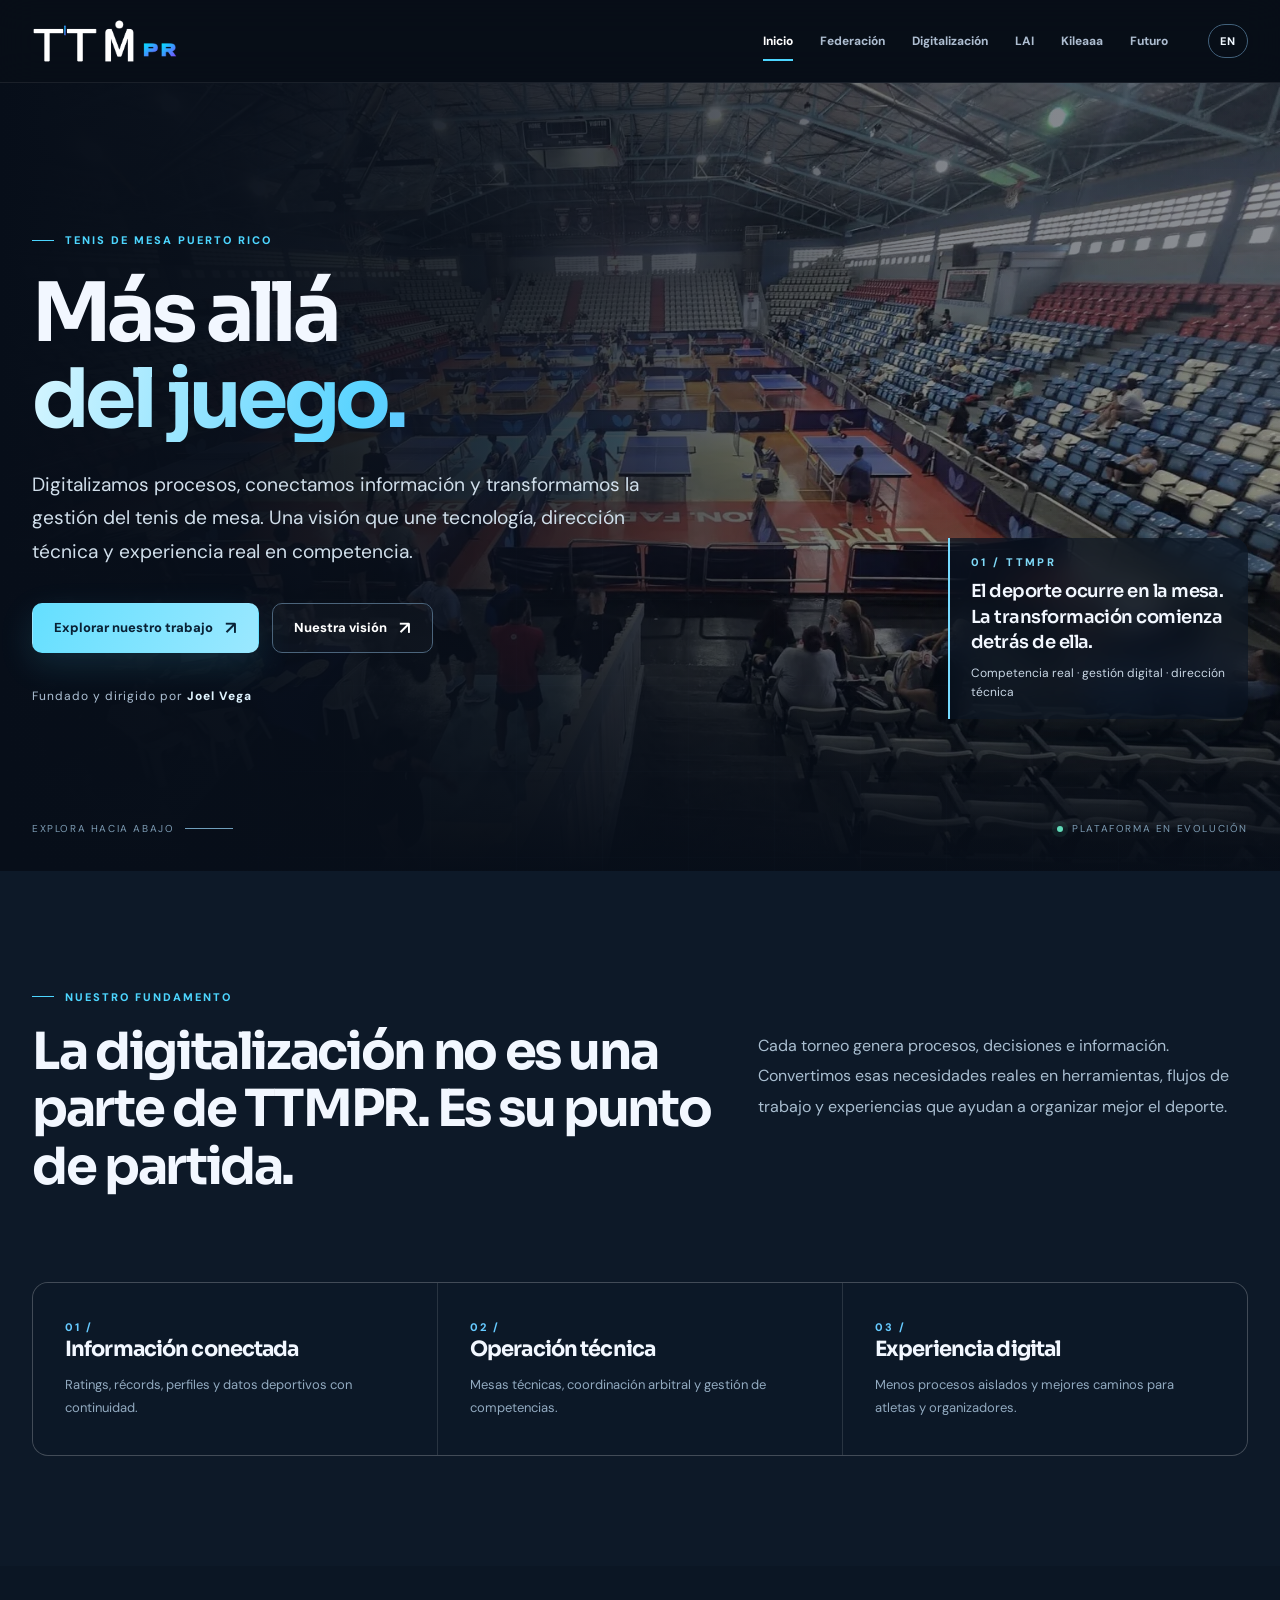
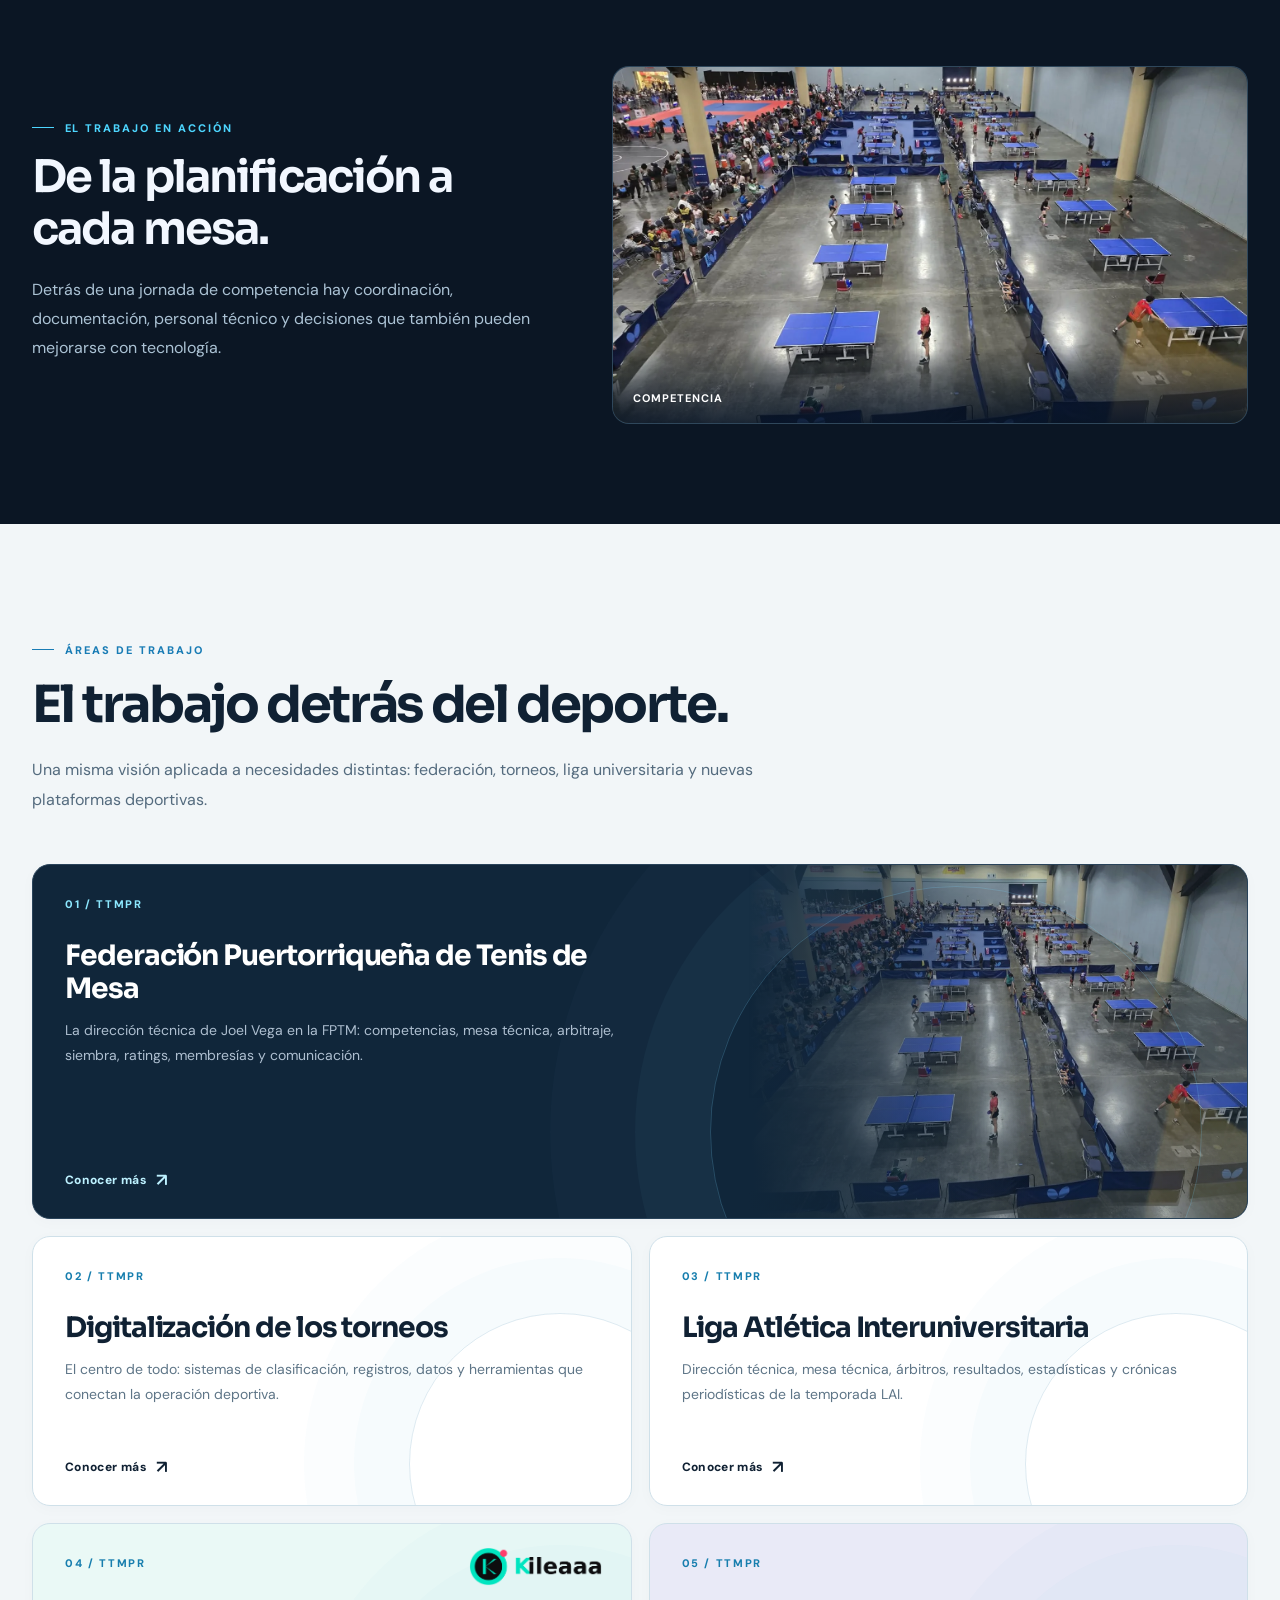
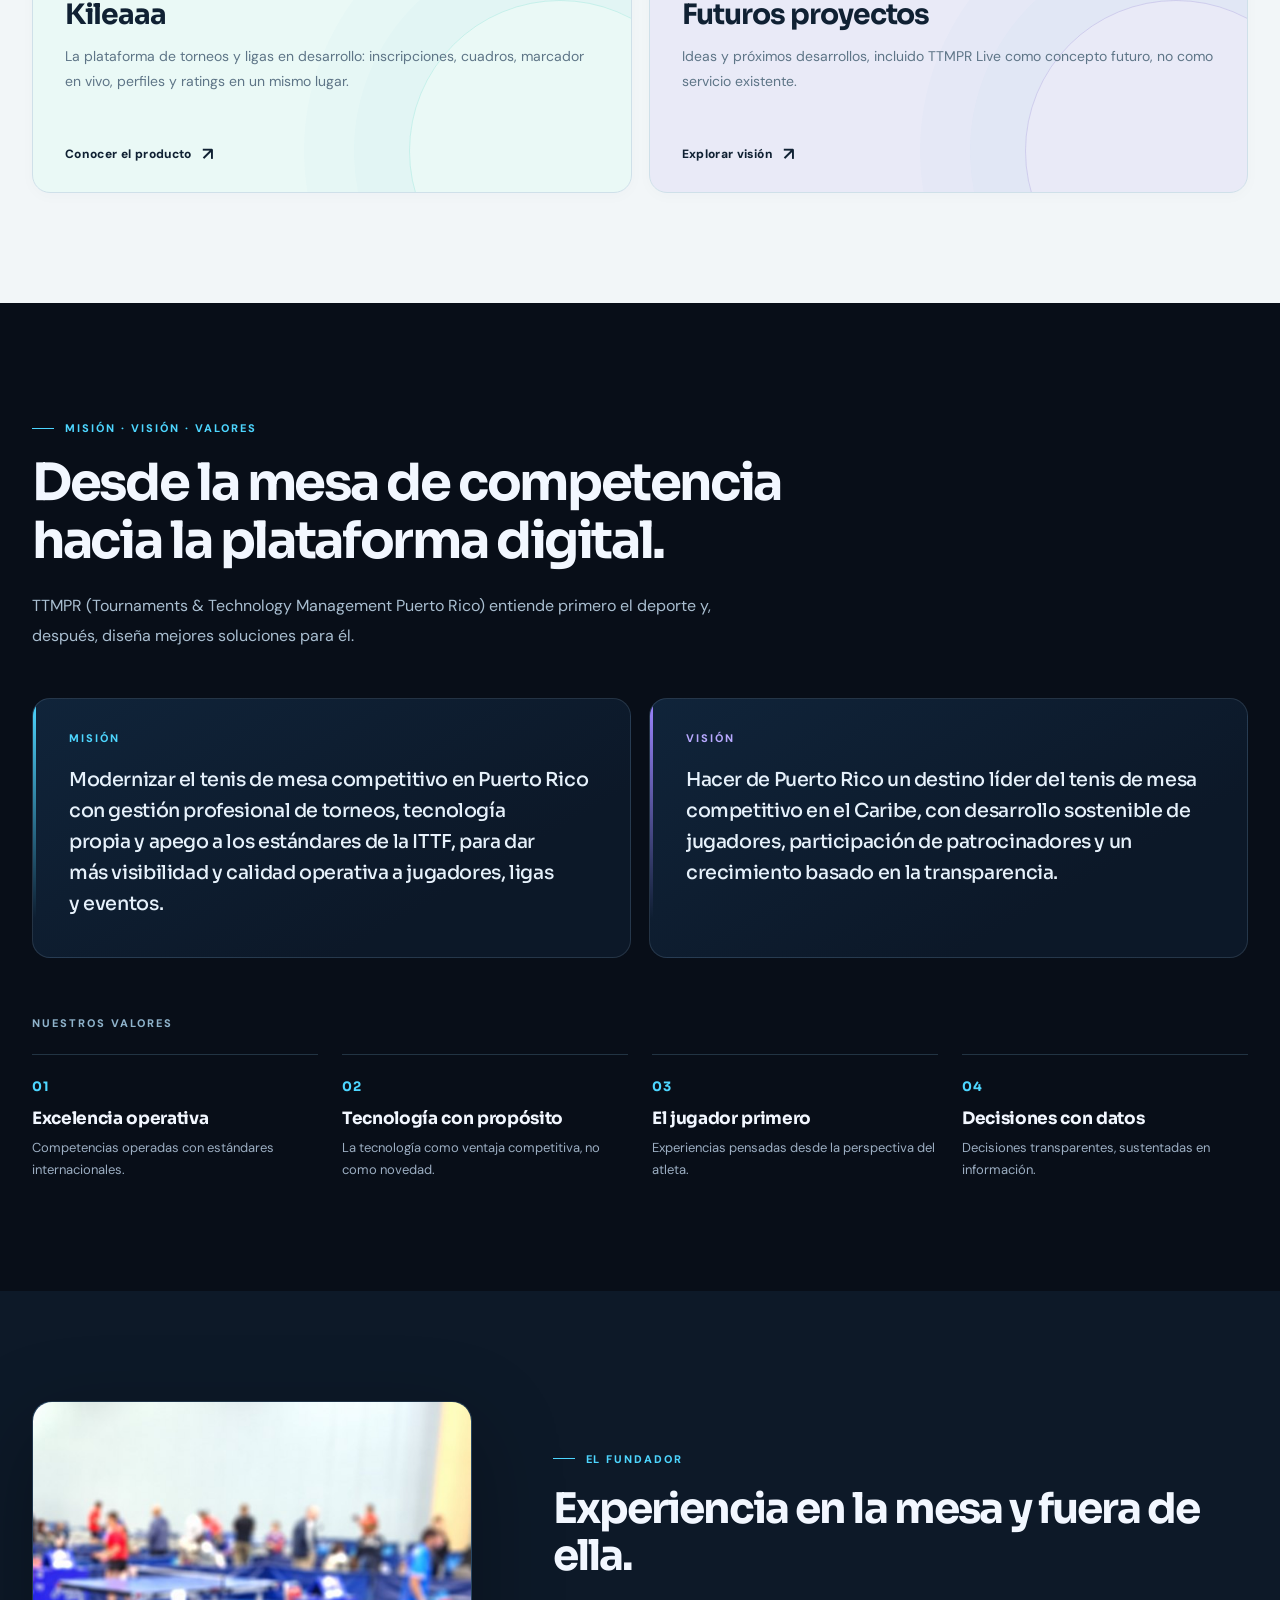
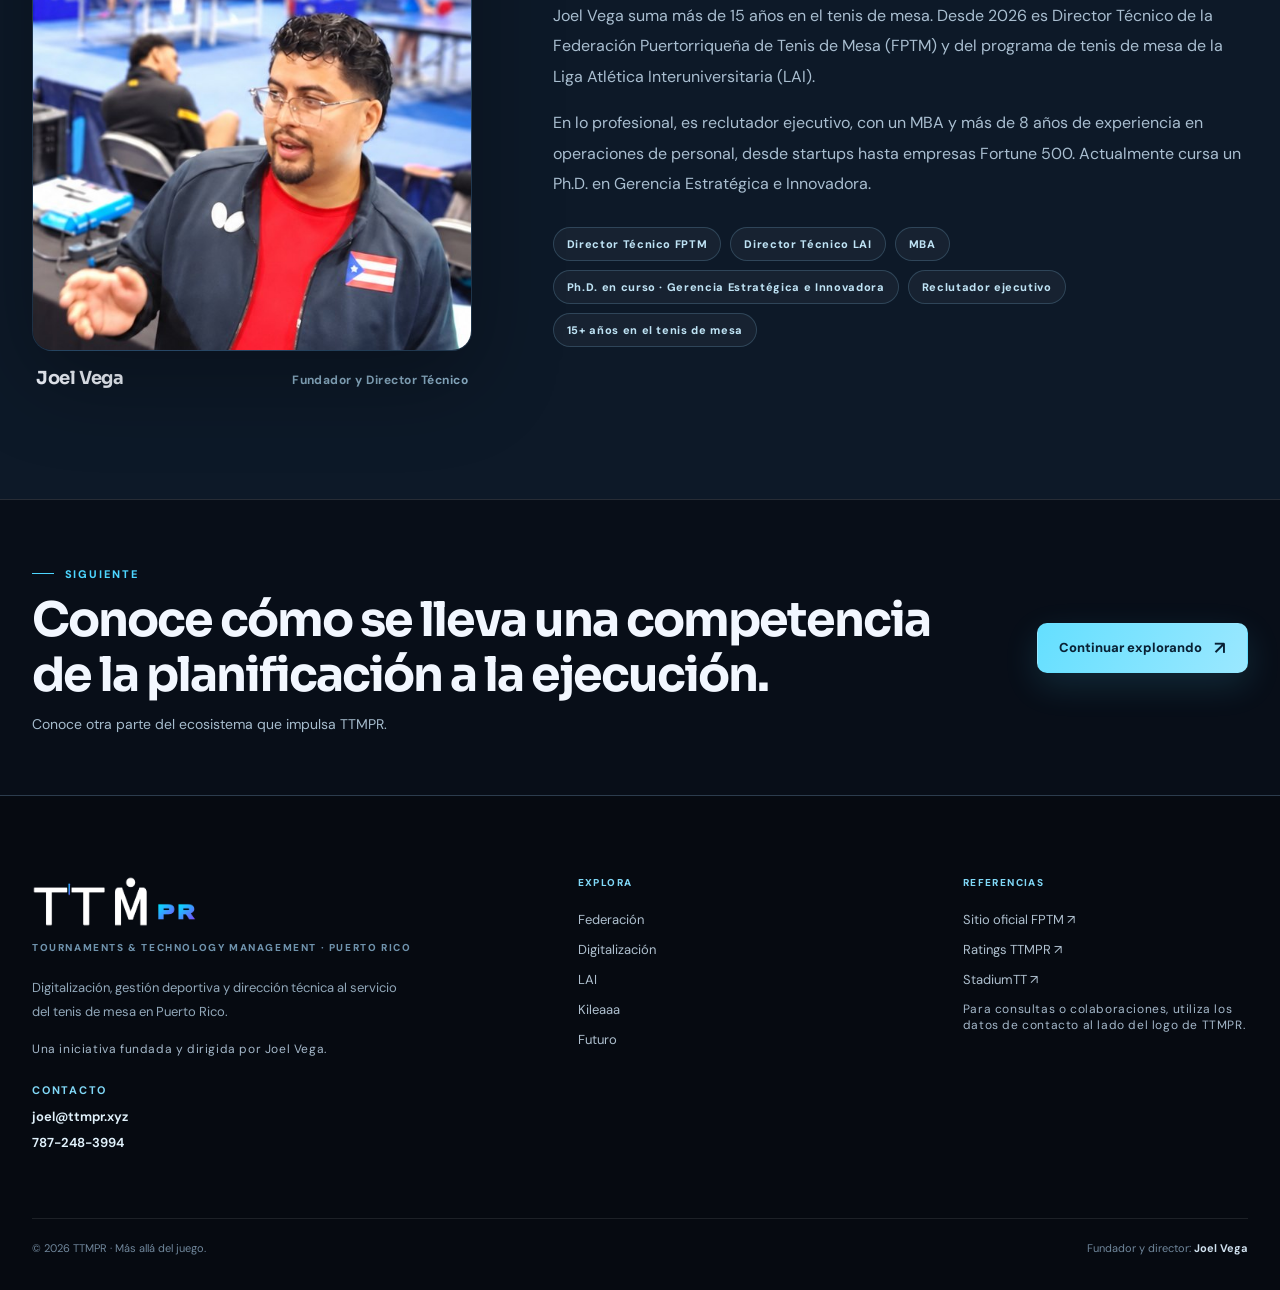
==== index.html @ e4931904 "New Pages" ====
<!DOCTYPE html><html lang="es-PR"><head><meta charset="utf-8"><meta name="viewport" content="width=device-width,initial-scale=1">
 <meta name="theme-color" content="#080e18"><meta name="description" content="TTMPR: digitalización, gestión deportiva y dirección técnica del tenis de mesa en Puerto Rico, fundado y dirigido por Joel Vega.">
 <meta name="robots" content="index,follow,max-image-preview:large"><link rel="canonical" href="https://ttmpr.xyz/">
 <meta property="og:type" content="website"><meta property="og:site_name" content="TTMPR"><meta property="og:locale" content="es_PR"><meta property="og:locale:alternate" content="en_US">
 <meta property="og:title" content="TTMPR · Más allá del juego"><meta property="og:description" content="TTMPR: digitalización, gestión deportiva y dirección técnica del tenis de mesa en Puerto Rico, fundado y dirigido por Joel Vega."><meta property="og:url" content="https://ttmpr.xyz/">
 <meta property="og:image" content="https://ttmpr.xyz/assets/compartir/inicio.jpg"><meta property="og:image:width" content="1200"><meta property="og:image:height" content="630"><meta property="og:image:alt" content="TTMPR · Más allá del juego">
 <meta name="twitter:card" content="summary_large_image"><meta name="twitter:title" content="TTMPR · Más allá del juego"><meta name="twitter:description" content="TTMPR: digitalización, gestión deportiva y dirección técnica del tenis de mesa en Puerto Rico, fundado y dirigido por Joel Vega."><meta name="twitter:image" content="https://ttmpr.xyz/assets/compartir/inicio.jpg">
 <script type="application/ld+json">{"@context": "https://schema.org", "@type": "Organization", "name": "TTMPR", "alternateName": "Tournaments & Technology Management Puerto Rico", "url": "https://ttmpr.xyz/", "logo": "https://ttmpr.xyz/assets/ttmpr-logo.png", "email": "joel@ttmpr.xyz", "telephone": "+1-787-248-3994", "areaServed": "Puerto Rico", "founder": {"@type": "Person", "name": "Joel Vega", "jobTitle": "Fundador y Director Técnico"}}</script><title>TTMPR · Más allá del juego</title><link rel="icon" type="image/svg+xml" href="assets/favicon.svg"><link rel="icon" type="image/png" sizes="32x32" href="assets/favicon.png"><link rel="apple-touch-icon" href="assets/apple-touch-icon.png">
 <link rel="preconnect" href="https://fonts.googleapis.com"><link rel="preconnect" href="https://fonts.gstatic.com" crossorigin>
 <link rel="stylesheet" href="https://fonts.googleapis.com/css2?family=DM+Sans:wght@400;500;600;700;800&amp;family=Sora:wght@400;500;600;700;800&amp;display=swap" media="print" onload="this.media='all'"><link rel="stylesheet" href="assets/site.css"></head>
 <body data-page="inicio" data-mode="site"><a class="skip-link" href="#mainContent" style="position:absolute;z-index:999;left:-9999px;top:0;background:white;color:black;padding:12px" onfocus="this.style.left='0'" onblur="this.style.left='-9999px'">Saltar al contenido</a>
 <header class="site-header" id="siteHeader"><div class="container nav-shell">
  <a class="brand-link" data-route-key="inicio" href="./" aria-label="TTMPR, inicio"><img src="assets/ttmpr-logo.png" alt="TTMPR — Tenis de Mesa Puerto Rico" width="146" height="46"></a>
  <nav class="nav-links" id="primaryNav" aria-label="Navegación principal"><a data-route-key="inicio" href="./"><span class="i18n " data-es="Inicio" data-en="Home">Inicio</span></a><a data-route-key="federacion" href="federacion/"><span class="i18n " data-es="Federación" data-en="Federation">Federación</span></a><a data-route-key="digitalizacion" href="digitalizacion/"><span class="i18n " data-es="Digitalización" data-en="Digital systems">Digitalización</span></a><a data-route-key="lai" href="lai/"><span class="i18n " data-es="LAI" data-en="LAI">LAI</span></a><a data-route-key="kileaaa" href="kileaaa/"><span class="i18n " data-es="Kileaaa" data-en="Kileaaa">Kileaaa</span></a><a data-route-key="futuro" href="futuro/"><span class="i18n " data-es="Futuro" data-en="Future">Futuro</span></a></nav>
  <div class="nav-actions"><button class="lang-switch" type="button" id="language" aria-label="Switch to English">EN</button><button class="menu-button" type="button" id="mobileMenu" aria-controls="primaryNav" aria-expanded="false" aria-label="Abrir navegación">☰</button></div>
 </div><div class="scroll-progress" id="scrollProgress"></div></header><main id="mainContent"><section class="hero hero-home photo-hero" id="inicio"><div aria-hidden="true" class="hero-photo-bg"><img alt="" fetchpriority="high" src="assets/fotografias/coliseo-competencia.webp"/></div><div class="container hero-grid photo-layout"><div class="reveal visible">
<div class="eyebrow"><span class="i18n" data-en="TABLE TENNIS PUERTO RICO" data-es="TENIS DE MESA PUERTO RICO">TENIS DE MESA PUERTO RICO</span></div>
<h1 class="hero-title" data-page-heading=""><span class="i18n" data-en="Beyond" data-es="Más allá">Más allá</span><span class="i18n gradient-text" data-en="the game." data-es="del juego.">del juego.</span></h1>
<p class="i18n hero-lead" data-en="We digitize processes, connect information, and transform how table tennis is managed. A vision bringing together technology, technical leadership, and hands-on competition experience." data-es="Digitalizamos procesos, conectamos información y transformamos la gestión del tenis de mesa. Una visión que une tecnología, dirección técnica y experiencia real en competencia.">Digitalizamos procesos, conectamos información y transformamos la gestión del tenis de mesa. Una visión que une tecnología, dirección técnica y experiencia real en competencia.</p>
<div class="hero-actions"><a class="button primary" href="#proyectos"><span class="i18n" data-en="Explore our work" data-es="Explorar nuestro trabajo">Explorar nuestro trabajo</span> <span aria-hidden="true" class="arrow">↗</span></a><a class="button outline" href="#mision"><span class="i18n" data-en="Our vision" data-es="Nuestra visión">Nuestra visión</span> <span aria-hidden="true" class="arrow">↗</span></a></div>
<p class="hero-note"><span class="i18n" data-en="Founded and led by" data-es="Fundado y dirigido por">Fundado y dirigido por</span> <strong>Joel Vega</strong></p></div>
<aside class="hero-photo-caption reveal visible"><span class="photo-cap-index">01 / TTMPR</span><strong class="i18n" data-en="The sport happens at the table. Transformation begins behind it." data-es="El deporte ocurre en la mesa. La transformación comienza detrás de ella.">El deporte ocurre en la mesa. La transformación comienza detrás de ella.</strong><small class="i18n" data-en="Real competition · digital systems · technical direction" data-es="Competencia real · gestión digital · dirección técnica">Competencia real · gestión digital · dirección técnica</small></aside></div><div class="container hero-btm-line"><span class="scroll-indicator"><span class="i18n" data-en="Scroll to explore" data-es="Explora hacia abajo">Explora hacia abajo</span></span><span class="signal"><span class="signal-dot"></span><span class="i18n" data-en="An evolving platform" data-es="Plataforma en evolución">Plataforma en evolución</span></span></div></section>
<section class="section alt" id="vision"><div class="container"><div class="section-meta">
<div class="reveal from-left"><div class="eyebrow"><span class="i18n" data-en="OUR FOUNDATION" data-es="NUESTRO FUNDAMENTO">NUESTRO FUNDAMENTO</span></div><h2 class="i18n section-heading" data-en="Digitization is not one part of TTMPR. It is where everything begins." data-es="La digitalización no es una parte de TTMPR. Es su punto de partida.">La digitalización no es una parte de TTMPR. Es su punto de partida.</h2></div>
<p class="i18n intro reveal from-right" data-en="Every tournament produces processes, decisions, and information. We turn those real needs into tools, workflows, and experiences that help organize the sport." data-es="Cada torneo genera procesos, decisiones e información. Convertimos esas necesidades reales en herramientas, flujos de trabajo y experiencias que ayudan a organizar mejor el deporte.">Cada torneo genera procesos, decisiones e información. Convertimos esas necesidades reales en herramientas, flujos de trabajo y experiencias que ayudan a organizar mejor el deporte.</p>
</div><div class="feature-strip reveal"><div><span class="pill-index">01 /</span><strong class="i18n" data-en="Connected information" data-es="Información conectada">Información conectada</strong><p class="i18n" data-en="Ratings, records, profiles, and data designed for continuity." data-es="Ratings, récords, perfiles y datos deportivos con continuidad.">Ratings, récords, perfiles y datos deportivos con continuidad.</p></div>
<div><span class="pill-index">02 /</span><strong class="i18n" data-en="Technical operations" data-es="Operación técnica">Operación técnica</strong><p class="i18n" data-en="Technical desks, officials coordination, and event operations." data-es="Mesas técnicas, coordinación arbitral y gestión de competencias.">Mesas técnicas, coordinación arbitral y gestión de competencias.</p></div>
<div><span class="pill-index">03 /</span><strong class="i18n" data-en="Digital experience" data-es="Experiencia digital">Experiencia digital</strong><p class="i18n" data-en="Fewer disconnected processes and a better journey for athletes and organizers." data-es="Menos procesos aislados y mejores caminos para atletas y organizadores.">Menos procesos aislados y mejores caminos para atletas y organizadores.</p></div></div></div></section>
<section class="section real-essay"><div class="container real-essay-grid">
<div class="reveal from-left"><div class="eyebrow"><span class="i18n" data-en="THE WORK IN ACTION" data-es="EL TRABAJO EN ACCIÓN">EL TRABAJO EN ACCIÓN</span></div>
<h2 class="i18n" data-en="From planning to every table." data-es="De la planificación a cada mesa.">De la planificación a cada mesa.</h2>
<p class="i18n" data-en="Behind every competition day are coordination, records, technical staff, and decisions that technology can make better." data-es="Detrás de una jornada de competencia hay coordinación, documentación, personal técnico y decisiones que también pueden mejorarse con tecnología.">Detrás de una jornada de competencia hay coordinación, documentación, personal técnico y decisiones que también pueden mejorarse con tecnología.</p></div>
<div class="real-essay-mosaic single-image reveal from-right"><figure><img alt="Instalación deportiva con varias mesas de tenis de mesa y actividad competitiva" loading="lazy" src="assets/fotografias/torneo-multiples-mesas.webp"/><figcaption class="i18n" data-en="COMPETITION" data-es="COMPETENCIA">COMPETENCIA</figcaption></figure></div>
</div></section><section class="section pale" id="proyectos"><div class="container">
<div class="reveal"><div class="eyebrow dark"><span class="i18n" data-en="OUR WORK" data-es="ÁREAS DE TRABAJO">ÁREAS DE TRABAJO</span></div>
<h2 class="i18n section-heading" data-en="The work behind the sport." data-es="El trabajo detrás del deporte.">El trabajo detrás del deporte.</h2>
<p class="i18n intro" data-en="One vision serving different needs: federation operations, tournaments, university competition, and emerging sports platforms." data-es="Una misma visión aplicada a necesidades distintas: federación, torneos, liga universitaria y nuevas plataformas deportivas.">Una misma visión aplicada a necesidades distintas: federación, torneos, liga universitaria y nuevas plataformas deportivas.</p></div>
<div class="project-grid"><a aria-label="Federación Puertorriqueña de Tenis de Mesa" class="project-card wide reveal photo-project-card" href="federacion/"><span class="project-num">01 / TTMPR</span><div aria-hidden="true" class="project-thumb"><img alt="" loading="lazy" src="assets/fotografias/torneo-multiples-mesas.webp"/></div>
<h3 class="i18n" data-en="Puerto Rico Table Tennis Federation" data-es="Federación Puertorriqueña de Tenis de Mesa">Federación Puertorriqueña de Tenis de Mesa</h3><p class="i18n" data-en="Joel Vega’s technical direction at the FPTM: competitions, technical desk, officiating, seeding, ratings, memberships, and communications." data-es="La dirección técnica de Joel Vega en la FPTM: competencias, mesa técnica, arbitraje, siembra, ratings, membresías y comunicación.">La dirección técnica de Joel Vega en la FPTM: competencias, mesa técnica, arbitraje, siembra, ratings, membresías y comunicación.</p>
<span class="project-link"><span class="i18n" data-en="Explore" data-es="Conocer más">Conocer más</span> <span aria-hidden="true" class="arrow">↗</span></span></a><a aria-label="Digitalización de los torneos" class="project-card reveal" href="digitalizacion/"><span class="project-num">02 / TTMPR</span>
<h3 class="i18n" data-en="Tournament digitalization" data-es="Digitalización de los torneos">Digitalización de los torneos</h3><p class="i18n" data-en="The foundation of everything: classification systems, records, data, and tools that connect sports operations." data-es="El centro de todo: sistemas de clasificación, registros, datos y herramientas que conectan la operación deportiva.">El centro de todo: sistemas de clasificación, registros, datos y herramientas que conectan la operación deportiva.</p>
<span class="project-link"><span class="i18n" data-en="Explore" data-es="Conocer más">Conocer más</span> <span aria-hidden="true" class="arrow">↗</span></span></a><a aria-label="Liga Atlética Interuniversitaria" class="project-card reveal" href="lai/"><span class="project-num">03 / TTMPR</span>
<h3 class="i18n" data-en="Intercollegiate Athletic League" data-es="Liga Atlética Interuniversitaria">Liga Atlética Interuniversitaria</h3><p class="i18n" data-en="Technical direction, competition operations, results, live statistics, and original LAI sports reporting." data-es="Dirección técnica, mesa técnica, árbitros, resultados, estadísticas y crónicas periodísticas de la temporada LAI.">Dirección técnica, mesa técnica, árbitros, resultados, estadísticas y crónicas periodísticas de la temporada LAI.</p>
<span class="project-link"><span class="i18n" data-en="Explore" data-es="Conocer más">Conocer más</span> <span aria-hidden="true" class="arrow">↗</span></span></a><a aria-label="Kileaaa" class="project-card kileaaa-card reveal" href="kileaaa/"><span class="project-num">04 / TTMPR</span><img alt="Kileaaa" class="logo-inline" loading="lazy" src="assets/kileaaa-logo-dark.png"/>
<h3 class="i18n" data-en="Kileaaa" data-es="Kileaaa">Kileaaa</h3><p class="i18n" data-en="The tournament and league platform in development: registration, brackets, live scoring, profiles, and ratings in one place." data-es="La plataforma de torneos y ligas en desarrollo: inscripciones, cuadros, marcador en vivo, perfiles y ratings en un mismo lugar.">La plataforma de torneos y ligas en desarrollo: inscripciones, cuadros, marcador en vivo, perfiles y ratings en un mismo lugar.</p>
<span class="project-link"><span class="i18n" data-en="Explore the product" data-es="Conocer el producto">Conocer el producto</span> <span aria-hidden="true" class="arrow">↗</span></span></a><a aria-label="Futuros proyectos" class="project-card future-card reveal" href="futuro/"><span class="project-num">05 / TTMPR</span>
<h3 class="i18n" data-en="Future projects" data-es="Futuros proyectos">Futuros proyectos</h3><p class="i18n" data-en="Ideas and future developments, including TTMPR Live as a concept rather than an existing service." data-es="Ideas y próximos desarrollos, incluido TTMPR Live como concepto futuro, no como servicio existente.">Ideas y próximos desarrollos, incluido TTMPR Live como concepto futuro, no como servicio existente.</p>
<span class="project-link"><span class="i18n" data-en="Explore vision" data-es="Explorar visión">Explorar visión</span> <span aria-hidden="true" class="arrow">↗</span></span></a></div></div></section>
<section class="section mission-section" id="mision"><div class="container">
<div class="mission-head reveal"><div class="eyebrow"><span class="i18n" data-en="MISSION · VISION · VALUES" data-es="MISIÓN · VISIÓN · VALORES">MISIÓN · VISIÓN · VALORES</span></div>
<h2 class="i18n section-heading" data-en="From the competition floor to the digital platform." data-es="Desde la mesa de competencia hacia la plataforma digital.">Desde la mesa de competencia hacia la plataforma digital.</h2>
<p class="i18n intro" data-en="TTMPR (Tournaments &amp; Technology Management Puerto Rico) understands the sport first, then designs better solutions for it." data-es="TTMPR (Tournaments &amp; Technology Management Puerto Rico) entiende primero el deporte y, después, diseña mejores soluciones para él.">TTMPR (Tournaments &amp; Technology Management Puerto Rico) entiende primero el deporte y, después, diseña mejores soluciones para él.</p></div>
<div class="mission-grid"><article class="mission-card reveal from-left"><span class="mission-label i18n" data-en="Mission" data-es="Misión">Misión</span><p class="i18n" data-en="Modernize competitive table tennis in Puerto Rico through professional tournament management, proprietary technology, and adherence to ITTF standards, bringing greater visibility and operational quality to players, leagues, and events." data-es="Modernizar el tenis de mesa competitivo en Puerto Rico con gestión profesional de torneos, tecnología propia y apego a los estándares de la ITTF, para dar más visibilidad y calidad operativa a jugadores, ligas y eventos.">Modernizar el tenis de mesa competitivo en Puerto Rico con gestión profesional de torneos, tecnología propia y apego a los estándares de la ITTF, para dar más visibilidad y calidad operativa a jugadores, ligas y eventos.</p></article>
<article class="mission-card vision reveal from-right"><span class="mission-label i18n" data-en="Vision" data-es="Visión">Visión</span><p class="i18n" data-en="Make Puerto Rico a leading Caribbean destination for competitive table tennis, with sustainable player development, sponsor engagement, and growth built on transparency." data-es="Hacer de Puerto Rico un destino líder del tenis de mesa competitivo en el Caribe, con desarrollo sostenible de jugadores, participación de patrocinadores y un crecimiento basado en la transparencia.">Hacer de Puerto Rico un destino líder del tenis de mesa competitivo en el Caribe, con desarrollo sostenible de jugadores, participación de patrocinadores y un crecimiento basado en la transparencia.</p></article></div>
<div class="values-list reveal"><div class="values-title i18n" data-en="Our values" data-es="Nuestros valores">Nuestros valores</div>
<div><b>01</b><h3 class="i18n" data-en="Operational excellence" data-es="Excelencia operativa">Excelencia operativa</h3><p class="i18n" data-en="Competitions run to international standards." data-es="Competencias operadas con estándares internacionales.">Competencias operadas con estándares internacionales.</p></div>
<div><b>02</b><h3 class="i18n" data-en="Technology with purpose" data-es="Tecnología con propósito">Tecnología con propósito</h3><p class="i18n" data-en="Technology as a competitive edge, not a novelty." data-es="La tecnología como ventaja competitiva, no como novedad.">La tecnología como ventaja competitiva, no como novedad.</p></div>
<div><b>03</b><h3 class="i18n" data-en="Player first" data-es="El jugador primero">El jugador primero</h3><p class="i18n" data-en="Experiences designed around the athlete." data-es="Experiencias pensadas desde la perspectiva del atleta.">Experiencias pensadas desde la perspectiva del atleta.</p></div>
<div><b>04</b><h3 class="i18n" data-en="Data-driven decisions" data-es="Decisiones con datos">Decisiones con datos</h3><p class="i18n" data-en="Transparent decisions grounded in information." data-es="Decisiones transparentes, sustentadas en información.">Decisiones transparentes, sustentadas en información.</p></div></div></div></section>
<section class="section founder-section" id="fundador"><div class="container founder-grid">
<div class="founder-portrait reveal from-left"><div class="founder-photo"><span aria-hidden="true" class="founder-initials">JV</span><img alt="Joel Vega en la mesa técnica de una competencia de tenis de mesa" class="founder-img" loading="lazy" onerror="this.remove()" src="assets/fotografias/joel-vega.jpg"/></div>
<div class="founder-id"><strong>Joel Vega</strong><span class="i18n" data-en="Founder and Technical Director" data-es="Fundador y Director Técnico">Fundador y Director Técnico</span></div></div>
<div class="founder-copy reveal from-right"><div class="eyebrow"><span class="i18n" data-en="THE FOUNDER" data-es="EL FUNDADOR">EL FUNDADOR</span></div>
<h2 class="i18n section-heading section-heading-tight" data-en="Experience at the table and beyond it." data-es="Experiencia en la mesa y fuera de ella.">Experiencia en la mesa y fuera de ella.</h2>
<p class="i18n intro" data-en="Joel Vega brings more than 15 years in table tennis. Since 2026, he has served as Technical Director of the Puerto Rico Table Tennis Federation (FPTM) and of the Intercollegiate Athletic League (LAI) table tennis program." data-es="Joel Vega suma más de 15 años en el tenis de mesa. Desde 2026 es Director Técnico de la Federación Puertorriqueña de Tenis de Mesa (FPTM) y del programa de tenis de mesa de la Liga Atlética Interuniversitaria (LAI).">Joel Vega suma más de 15 años en el tenis de mesa. Desde 2026 es Director Técnico de la Federación Puertorriqueña de Tenis de Mesa (FPTM) y del programa de tenis de mesa de la Liga Atlética Interuniversitaria (LAI).</p>
<p class="i18n intro" data-en="Professionally, he is an executive recruiter with an MBA and more than 8 years of experience in people operations, from startups to Fortune 500 companies. He is currently pursuing a PhD in Strategic and Innovative Management." data-es="En lo profesional, es reclutador ejecutivo, con un MBA y más de 8 años de experiencia en operaciones de personal, desde startups hasta empresas Fortune 500. Actualmente cursa un Ph.D. en Gerencia Estratégica e Innovadora.">En lo profesional, es reclutador ejecutivo, con un MBA y más de 8 años de experiencia en operaciones de personal, desde startups hasta empresas Fortune 500. Actualmente cursa un Ph.D. en Gerencia Estratégica e Innovadora.</p>
<ul class="founder-badges"><li class="i18n" data-en="FPTM Technical Director" data-es="Director Técnico FPTM">Director Técnico FPTM</li><li class="i18n" data-en="LAI Technical Director" data-es="Director Técnico LAI">Director Técnico LAI</li><li>MBA</li><li class="i18n" data-en="PhD in progress · Strategic and Innovative Management" data-es="Ph.D. en curso · Gerencia Estratégica e Innovadora">Ph.D. en curso · Gerencia Estratégica e Innovadora</li><li class="i18n" data-en="Executive Recruiter" data-es="Reclutador ejecutivo">Reclutador ejecutivo</li><li class="i18n" data-en="15+ years in table tennis" data-es="15+ años en el tenis de mesa">15+ años en el tenis de mesa</li></ul></div></div></section>
<section class="horizontal-callout"><div class="container callout-inner"><div class="reveal">
<div class="eyebrow"><span class="i18n" data-en="NEXT" data-es="SIGUIENTE">SIGUIENTE</span></div><h2 class="i18n" data-en="See how a competition moves from planning to execution." data-es="Conoce cómo se lleva una competencia de la planificación a la ejecución.">Conoce cómo se lleva una competencia de la planificación a la ejecución.</h2>
<p class="i18n" data-en="Explore another part of the ecosystem behind TTMPR." data-es="Conoce otra parte del ecosistema que impulsa TTMPR.">Conoce otra parte del ecosistema que impulsa TTMPR.</p></div>
<div><a class="button primary" href="federacion/"><span class="i18n" data-en="Keep exploring" data-es="Continuar explorando">Continuar explorando</span> <span aria-hidden="true" class="arrow">↗</span></a></div></div></section></main>
 <footer class="site-footer" id="contacto"><div class="container">
  <div class="footer-main"><div><img src="assets/ttmpr-logo.png" alt="TTMPR" loading="lazy" width="165" height="51"><span class="footer-fullname">Tournaments &amp; Technology Management ·&nbsp;Puerto&nbsp;Rico</span>
   <p class="i18n " data-es="Digitalización, gestión deportiva y dirección técnica al servicio del tenis de mesa en Puerto Rico." data-en="Digital systems, sports operations, and technical direction for table tennis in Puerto Rico.">Digitalización, gestión deportiva y dirección técnica al servicio del tenis de mesa en Puerto Rico.</p>
   <span class="tiny muted"><span class="i18n " data-es="Una iniciativa fundada y dirigida por Joel Vega." data-en="An initiative founded and led by Joel Vega.">Una iniciativa fundada y dirigida por Joel Vega.</span></span>
   <div class="contact-details" aria-label="Contacto TTMPR">
    <strong class="i18n" data-es="Contacto" data-en="Contact">Contacto</strong>
    <a href="mailto:joel@ttmpr.xyz" aria-label="Enviar correo a joel@ttmpr.xyz">joel@ttmpr.xyz</a>
    <a href="tel:+17872483994" aria-label="Llamar al 787-248-3994">787-248-3994</a>
   </div></div>
  <div><div class="footer-title"><span class="i18n " data-es="Explora" data-en="Explore">Explora</span></div><div class="footer-links"><a href="federacion/"><span class="i18n " data-es="Federación" data-en="Federation">Federación</span></a><a href="digitalizacion/"><span class="i18n " data-es="Digitalización" data-en="Digital systems">Digitalización</span></a><a href="lai/"><span class="i18n " data-es="LAI" data-en="LAI">LAI</span></a><a href="kileaaa/"><span class="i18n " data-es="Kileaaa" data-en="Kileaaa">Kileaaa</span></a><a href="futuro/"><span class="i18n " data-es="Futuro" data-en="Future">Futuro</span></a></div></div>
  <div><div class="footer-title"><span class="i18n " data-es="Referencias" data-en="References">Referencias</span></div><div class="footer-links">
    <a href="https://fptm.pr/" target="_blank" rel="noopener noreferrer"><span class="i18n " data-es="Sitio oficial FPTM" data-en="Official FPTM website">Sitio oficial FPTM</span> ↗</a>
    <a href="https://ratings.ttmpr.xyz/" target="_blank" rel="noopener noreferrer">Ratings TTMPR ↗</a>
    <a href="https://www.stadiumtt.com/" target="_blank" rel="noopener noreferrer">StadiumTT ↗</a>
    <span class="muted tiny"><span class="i18n " data-es="Para consultas o colaboraciones, utiliza los datos de contacto al lado del logo de TTMPR." data-en="For inquiries or collaborations, use the contact details next to the TTMPR logo.">Para consultas o colaboraciones, utiliza los datos de contacto al lado del logo de TTMPR.</span></span>
   </div></div></div>
  <div class="footer-bottom"><span>© 2026 TTMPR · <span class="i18n " data-es="Más allá del juego." data-en="Beyond the game.">Más allá del juego.</span></span><span><span class="i18n " data-es="Fundador y director" data-en="Founder and director">Fundador y director</span>: <strong>Joel Vega</strong></span></div>
 </div></footer>
 <button class="float-inquiry" type="button" data-drawer-title-es="Colaboraciones y contacto" data-drawer-title-en="Collaborations and contact"
 data-drawer-text-es="¿Quieres conversar sobre digitalización, dirección técnica o proyectos deportivos? Puedes escribir o llamar directamente. Este sitio es informativo y no envía formularios ni recopila datos."
 data-drawer-text-en="Interested in sports digitization, technical direction, or collaboration? You can email or call directly. This is an informational website without forms or data collection.">
 <span aria-hidden="true">✳</span><span class="i18n " data-es="Conversemos" data-en="Get in touch">Conversemos</span></button><div class="drawer-overlay" id="drawerOverlay" aria-hidden="true"><aside class="drawer" role="dialog" aria-modal="true" aria-labelledby="drawerTitle">
  <button class="drawer-close" type="button" id="drawerClose" aria-label="Cerrar">×</button>
  <span class="eyebrow">TTMPR / <span class="i18n " data-es="Información" data-en="Information">Información</span></span>
  <h2 class="i18n " data-es="TTMPR" data-en="TTMPR" id="drawerTitle">TTMPR</h2>
  <p class="i18n " data-es="Conoce nuestro trabajo." data-en="Explore our work." id="drawerDescription">Conoce nuestro trabajo.</p>
  <div class="contact-actions" aria-label="Opciones de contacto">
    <a class="contact-action" href="mailto:joel@ttmpr.xyz"><span class="contact-action-icon" aria-hidden="true">✉</span><span><small class="i18n" data-es="Correo electrónico" data-en="Email">Correo electrónico</small><strong>joel@ttmpr.xyz</strong></span><span aria-hidden="true">↗</span></a>
    <a class="contact-action" href="tel:+17872483994"><span class="contact-action-icon" aria-hidden="true">☎</span><span><small class="i18n" data-es="Teléfono" data-en="Phone">Teléfono</small><strong>787-248-3994</strong></span><span aria-hidden="true">↗</span></a>
   </div>
  <a href="#" id="drawerLink" class="button primary" hidden><span class="i18n " data-es="Explorar sección" data-en="Explore section">Explorar sección</span></a>
 </aside></div><script defer src="assets/site.js"></script></body></html>
---- assets/site.css ----
:root{--bg:#080e18;--bg2:#0c1523;--panel:#111d2e;--panel2:#13243a;--edge:rgba(201,231,255,.13);--fg:#f2f7ff;--muted:#a5b8ca;--blue:#4dd6ff;--violet:#9c84ff;--teal:#0bd3ba;--white:#f1f5f7;--ink:#102133;--shadow:0 28px 90px rgba(0,0,0,.3)}
*{box-sizing:border-box}html{scroll-behavior:smooth;scroll-padding-top:92px}body{margin:0;background:var(--bg);color:var(--fg);font-family:'DM Sans',-apple-system,BlinkMacSystemFont,'Segoe UI',sans-serif;overflow-x:hidden;-webkit-font-smoothing:antialiased}::selection{background:#58d4ff;color:#081524}a{color:inherit;text-decoration:none}button{font:inherit;cursor:pointer}button:focus-visible,a:focus-visible{outline:3px solid var(--blue);outline-offset:5px}img{display:block;max-width:100%}h1,h2,h3,h4,p{margin-top:0}h1,h2,h3,h4{font-family:'Sora',sans-serif}p{line-height:1.8}svg{display:block}.container{width:min(100% - 64px,1260px);margin-inline:auto}.reading{max-width:750px}.eyebrow{display:inline-flex;align-items:center;gap:11px;font-size:11px;letter-spacing:.18em;font-weight:800;text-transform:uppercase;color:var(--blue)}.eyebrow:before{content:'';width:22px;height:1px;background:currentColor}.eyebrow.dark{color:#197cb5}.muted{color:var(--muted)}.accent{color:var(--blue)}.tiny{font-size:12px;letter-spacing:.05em}.kicker{font-weight:800;letter-spacing:.2em;color:var(--blue);text-transform:uppercase;font-size:11px}.preview-banner{height:30px;background:#102338;color:#9fc5da;display:flex;align-items:center;justify-content:center;gap:8px;border-bottom:1px solid #ffffff12;font-size:10px;letter-spacing:.14em;text-transform:uppercase;font-weight:750}.preview-banner:before{content:'';width:6px;height:6px;border-radius:50%;background:#70efc1;box-shadow:0 0 0 4px #70efc114}.site-header{position:sticky;top:0;z-index:60;transition:background .25s;background:rgba(8,14,24,.86);backdrop-filter:blur(18px);border-bottom:1px solid rgba(255,255,255,.08)}.nav-shell{height:82px;display:flex;align-items:center;gap:26px}.brand-link{display:flex;align-items:center;flex:0 0 auto}.brand-link img{width:146px;height:auto;max-height:50px;object-fit:contain}.brand-caption{display:none}.nav-links{margin-left:auto;display:flex;align-items:center;gap:27px}.nav-links a{color:#adbdd0;font-size:12px;font-weight:750;white-space:nowrap;position:relative;transition:color .2s}.nav-links a:after{content:'';position:absolute;bottom:-12px;left:0;width:0;height:2px;background:var(--blue);transition:width .2s}.nav-links a:hover,.nav-links a[aria-current=page]{color:#fff}.nav-links a[aria-current=page]:after,.nav-links a:hover:after{width:100%}.nav-actions{display:flex;align-items:center;gap:12px;margin-left:14px}.lang-switch{display:flex;align-items:center;gap:8px;background:transparent;border:1px solid #42617b;color:#f1f8ff;padding:9px 11px;border-radius:999px;font-size:11px;letter-spacing:.08em;font-weight:800}.lang-switch:hover{background:#192b3f}.menu-button{display:none;background:#14283d;border:1px solid #34516b;border-radius:10px;color:white;padding:10px 12px}.scroll-progress{position:absolute;left:0;bottom:-1px;height:2px;width:0;background:linear-gradient(90deg,var(--blue),var(--violet));z-index:65;pointer-events:none}.hero{position:relative;isolation:isolate;overflow:hidden;background:radial-gradient(ellipse 45% 64% at 90% 20%,rgba(22,70,112,.31),transparent 80%),radial-gradient(ellipse 44% 60% at 30% 120%,rgba(60,37,124,.21),transparent 90%),#080e18}.hero:before{content:'';position:absolute;inset:0;opacity:.35;z-index:-1;background-image:linear-gradient(rgba(143,182,218,.07) 1px,transparent 1px),linear-gradient(90deg,rgba(143,182,218,.07) 1px,transparent 1px);background-size:86px 86px;mask-image:linear-gradient(to right,transparent,black 45%,black)}.hero .container{position:relative}.hero-home{min-height:690px;min-height:calc(100svh - 112px);display:flex;align-items:center;padding:100px 0 92px}.hero-grid{display:grid;grid-template-columns:1.13fr .87fr;align-items:center;gap:48px;width:100%}.hero-title{font-size:clamp(3.9rem,6.4vw,7.4rem);letter-spacing:-.056em;line-height:1.04;margin:24px 0 26px;font-weight:700}.hero-title span{display:block}.gradient-text{background:linear-gradient(105deg,#d6f6ff,#58d3ff 48%,#9b8fff);-webkit-background-clip:text;background-clip:text;color:transparent}.hero-lead{font-size:clamp(16px,1.5vw,20px);line-height:1.75;color:#b5c5d5;max-width:615px}.hero-note{font-size:12px;color:#829cb3;margin-top:33px;letter-spacing:.08em}.hero-note strong{font-weight:800;color:#e0f4ff}.hero-actions{display:flex;flex-wrap:wrap;gap:13px;margin-top:34px}.button{display:inline-flex;gap:12px;align-items:center;justify-content:center;font-weight:800;border-radius:10px;padding:15px 21px;font-size:13px;border:1px solid transparent;transition:transform .2s,background .2s,border-color .2s}.button:hover{transform:translateY(-2px)}.button.primary{background:linear-gradient(120deg,#64dfff,#9be8ff);color:#092135;box-shadow:0 12px 35px rgba(79,211,255,.14)}.button.outline{background:#ffffff06;border-color:#4b647b;color:white}.button.ink{background:#142b3e;color:white}.button.small{padding:11px 14px;font-size:12px}.arrow{font-size:18px;font-weight:600;line-height:1}.home-visual{height:500px;position:relative;transform-style:preserve-3d}.halo{position:absolute;inset:38px 24px;border:1px solid rgba(106,206,255,.22);border-radius:50%;transform:rotate(-22deg)}.halo.second{inset:90px -7px;transform:rotate(25deg);opacity:.55}.orbital-disc{position:absolute;inset:103px 70px;border-radius:50%;border:1px solid #ffffff14;background:radial-gradient(circle at 31% 34%,#31547b 0%,#132841 45%,#081421 78%);box-shadow:inset 0 0 70px #67cfff10,0 0 65px #1b5e9430}.orbit-ball{position:absolute;width:101px;height:101px;border-radius:50%;top:21%;left:56%;background:radial-gradient(circle at 32% 28%,#fff,#eff9ff 33%,#86c9f5 72%,#387dbd);box-shadow:0 22px 54px #4ed0ff55,0 0 0 16px #5fc3ff13;animation:ball-float 7s ease-in-out infinite}.court-lines{position:absolute;inset:117px 84px;border-radius:50%;overflow:hidden;opacity:.48}.court-lines:before{content:'';position:absolute;inset:0;border:1px solid #9de9ff5a;transform:rotate(-25deg) scaleX(.36)}.court-lines:after{content:'';position:absolute;left:0;top:50%;width:100%;height:1px;transform:rotate(-25deg);background:#9de9ff80}.float-chip{position:absolute;display:flex;align-items:center;gap:10px;border:1px solid #75d6ff3f;background:rgba(15,33,52,.92);border-radius:12px;padding:14px 16px;backdrop-filter:blur(8px);box-shadow:var(--shadow);color:#e8f4ff;font-size:12px;font-weight:700;letter-spacing:.03em}.float-chip i{width:8px;height:8px;background:var(--blue);border-radius:50%;display:inline-block;box-shadow:0 0 0 5px #4dd6ff18}.float-chip.one{top:16%;left:2%}.float-chip.two{bottom:15%;left:0}.float-chip.three{top:40%;right:-2%}.home-visual .vertical-label{position:absolute;right:-4px;bottom:3px;font-size:10px;letter-spacing:.27em;color:#547797;text-transform:uppercase;writing-mode:vertical-rl}.hero-btm-line{position:absolute;bottom:36px;left:0;right:0;display:flex;justify-content:space-between;align-items:center;color:#7d9cb4;font-size:10px;text-transform:uppercase;letter-spacing:.16em}.scroll-indicator{display:inline-flex;align-items:center;gap:11px}.scroll-indicator:after{content:'';height:1px;width:48px;background:#709fbc}.signal{display:flex;align-items:center;gap:9px}.signal-dot{width:6px;height:6px;background:#61dcb9;border-radius:50%;box-shadow:0 0 0 5px #61dcb913}.section{padding:110px 0;position:relative}.section.alt{background:#0d1928}.section.pale{background:#f2f6f8;color:var(--ink)}.section-heading{font-size:clamp(2.35rem,4vw,4.8rem);letter-spacing:-.046em;line-height:1.13;max-width:950px;margin:19px 0 21px}.section-heading small{font:inherit;color:#438aae}.section-heading-tight{font-size:clamp(2.1rem,3.3vw,3.8rem)}.intro{max-width:730px;font-size:16px;color:#a9bed0;line-height:1.9}.pale .intro{color:#546b7e}.section-meta{display:flex;align-items:start;justify-content:space-between;gap:38px;margin-bottom:40px}.section-meta .intro{max-width:490px;margin-top:50px}.divider{height:1px;background:var(--edge);margin:48px 0}.section.pale .divider{background:#dce7ed}.feature-strip{display:grid;grid-template-columns:repeat(3,1fr);gap:1px;margin-top:65px;background:#ffffff1e;border:1px solid #ffffff1e;border-radius:16px;overflow:hidden}.feature-strip>div{background:#0c1827;padding:32px;min-height:172px}.feature-strip strong{display:block;font-family:'Sora',sans-serif;font-size:21px;letter-spacing:-.042em}.feature-strip p{font-size:13px;color:#92aac0;margin-top:11px;margin-bottom:0}.pill-index{font-size:11px;letter-spacing:.17em;color:#66caff;font-weight:800}.project-grid{display:grid;grid-template-columns:repeat(12,minmax(0,1fr));gap:17px;margin-top:48px}.project-card{grid-column:span 6;min-height:335px;position:relative;border-radius:18px;padding:32px 32px 29px;border:1px solid #cfe0e9;background:#fff;box-shadow:0 3px 15px rgba(20,47,70,.025);display:flex;flex-direction:column;overflow:hidden;isolation:isolate;transition:transform .3s,box-shadow .3s,border-color .3s}.project-card:hover{transform:translateY(-5px);box-shadow:0 20px 50px rgba(16,42,64,.11);border-color:#a0cedf}.project-card.wide{grid-column:span 12;min-height:355px;background:#10263a;border-color:#29435a;color:white}.project-card.kileaaa-card{background:#eaf9f6}.project-card.future-card{background:#e9eaf7}.project-card .project-num{font-weight:800;font-size:11px;letter-spacing:.15em;color:#177eae}.project-card.wide .project-num{color:#8ce8ff}.project-card h3{font-size:clamp(1.65rem,2.2vw,2.55rem);letter-spacing:-.038em;line-height:1.18;max-width:590px;margin:28px 0 13px}.project-card p{font-size:14px;line-height:1.8;max-width:540px;color:#5e7587;margin-bottom:24px}.project-card.wide p{color:#aebfd0}.project-card .project-link{font-size:12px;font-weight:800;letter-spacing:.03em;margin-top:auto;display:flex;align-items:center;gap:10px}.project-card.wide .project-link{color:#bdf1ff}.project-card:after{content:'';position:absolute;right:-80px;bottom:-110px;width:300px;height:300px;border:1px solid #136c9b24;border-radius:50%;box-shadow:0 0 0 55px #3aa9d006,0 0 0 105px #3aa9d005;z-index:-1}.project-card.wide:after{right:45px;bottom:-160px;width:490px;height:490px;border-color:#7bd4ff38;box-shadow:0 0 0 75px #86d0f609,0 0 0 160px #86d0f605}.project-card.kileaaa-card:after{border-color:#06bfae28}.project-card.future-card:after{border-color:#847ccf44}.project-card .tag{display:inline-flex;border:1px solid currentColor;color:#4f728d;border-radius:100px;padding:6px 10px;font-size:10px;letter-spacing:.07em;font-weight:800;width:max-content;opacity:.85}.project-card.wide .tag{color:#87d9ef}.project-card .logo-inline{height:39px;width:auto;max-width:190px;object-fit:contain;object-position:left;position:absolute;right:29px;top:23px}.project-card.wide .mini-dashboard{position:absolute;right:4%;top:18%;width:34%;height:180px;display:grid;place-items:center}.project-card.wide .mini-dashboard span{width:150px;height:150px;border:2px solid #9de4ff2d;border-radius:50%;box-shadow:0 0 0 34px #9de4ff0c,0 0 0 69px #9de4ff06;display:grid;place-items:center;color:#75d7ff;font-family:'Sora',sans-serif;font-weight:700;font-size:18px}.statement-block{display:grid;grid-template-columns:1fr 1.4fr;align-items:start;gap:80px;margin:40px 0}.statement-block p{font-family:'Sora',sans-serif;font-weight:500;font-size:clamp(1.45rem,2.65vw,2.9rem);line-height:1.55;letter-spacing:-.045em}.label-stack{display:flex;flex-direction:column;gap:13px}.label-stack span{display:inline-flex;width:max-content;padding:10px 13px;border:1px solid #37607b;border-radius:6px;font-weight:700;color:#afd7f1;font-size:11px;text-transform:uppercase;letter-spacing:.11em}.founder-band{display:flex;justify-content:space-between;gap:28px;align-items:center;background:linear-gradient(105deg,#122a3d,#17233d);border:1px solid #3b526f;border-radius:16px;padding:30px 35px}.founder-band p{font-size:13px;color:#acc2d7;margin:6px 0 0}.founder-band strong{font-family:'Sora',sans-serif;letter-spacing:-.04em;font-size:18px}.page-hero{padding:115px 0 112px;min-height:630px;display:flex;align-items:center}.page-hero-grid{display:grid;grid-template-columns:1.02fr .98fr;gap:65px;align-items:center}.page-title{font-size:clamp(3.1rem,5.35vw,6.2rem);letter-spacing:-.053em;line-height:1.09;margin:25px 0 27px}.page-desc{font-size:17px;color:#b6c7d9;line-height:1.85;max-width:610px}.breadcrumb{font-size:11px;letter-spacing:.12em;text-transform:uppercase;color:#8ca9c5;display:flex;align-items:center;gap:10px;font-weight:800}.breadcrumb a{color:#75d6ff}.status-pill{display:inline-flex;align-items:center;gap:8px;border:1px solid #6193b547;background:#2f557522;border-radius:99px;padding:9px 13px;color:#a9dcf9;font-size:11px;font-weight:800;letter-spacing:.06em}.status-pill i{width:7px;height:7px;border-radius:100%;background:#5ee0a5}.status-pill.future i{background:#9e8aff}.tagline{color:#8ca4ba;font-size:12px;margin-top:22px}.visual-shell{height:415px;border:1px solid #3e5b745c;border-radius:22px;background:linear-gradient(140deg,#11283e,#0e1a2d 60%,#172344);box-shadow:0 35px 100px #0004;position:relative;overflow:hidden;padding:25px}.visual-shell:before{content:'';position:absolute;inset:0;background-image:linear-gradient(#9cdfff09 1px,transparent 1px),linear-gradient(90deg,#9cdfff09 1px,transparent 1px);background-size:30px 30px;mask-image:linear-gradient(to bottom,black,transparent)}.visual-head{position:relative;display:flex;justify-content:space-between;align-items:center;z-index:2;color:#9fbdd1;letter-spacing:.1em;font-size:10px;text-transform:uppercase;font-weight:800}.visual-head:after{content:'● ● ●';letter-spacing:.24em;color:#70a8c6}.ops-network{position:absolute;inset:76px 30px 35px;display:flex;flex-direction:column;gap:12px;justify-content:center}.ops-node{display:flex;justify-content:space-between;align-items:center;border:1px solid #6099b444;background:#102a40ee;border-radius:12px;padding:15px 18px;box-shadow:0 12px 25px #0003;color:#d4f1ff;font-size:13px;font-weight:750}.ops-node:nth-child(even){transform:translateX(24px)}.ops-node small{font-size:10px;color:#5ed8f9;letter-spacing:.13em}.ops-node i{display:inline-block;width:7px;height:7px;border-radius:50%;background:#6dc9f4;margin-right:9px}.ops-node strong{font-weight:700}.digital-orbit{position:absolute;inset:55px 15px 20px;display:grid;place-items:center}.digital-core{width:205px;height:205px;display:grid;place-items:center;border-radius:50%;border:1px solid #87eaff85;box-shadow:0 0 0 39px #67d2ef10,0 0 0 86px #67d2ef09;background:radial-gradient(circle,#1e5871,#0e2439 73%);z-index:1;text-align:center;color:#d5fcff;font-family:'Sora',sans-serif;font-weight:750;font-size:24px;letter-spacing:-.042em}.orbit-item{position:absolute;border:1px solid #6cbddd77;background:#132e45;padding:11px 13px;border-radius:9px;color:#d9f3ff;font-size:12px;font-weight:750;box-shadow:0 12px 30px #0003}.orbit-item.n1{top:33px;left:15px}.orbit-item.n2{top:58px;right:3px}.orbit-item.n3{bottom:40px;left:2px}.orbit-item.n4{bottom:25px;right:10px}.match-board{position:absolute;inset:80px 25px 25px;display:grid;grid-template-columns:repeat(3,1fr);gap:10px}.match-col{border:1px solid #4b6f8659;border-radius:13px;background:#0b1c2dec;padding:17px 13px;display:flex;flex-direction:column;gap:15px}.match-col strong{font-size:11px;letter-spacing:.07em;text-transform:uppercase;color:#9bc4da}.match-col span{flex:1;min-height:49px;border:1px solid #5286a34d;background:#17415c85;border-radius:8px;display:grid;place-items:center;text-align:center;font-size:11px;color:#d9ecfc}.match-col:nth-child(2){transform:translateY(14px)}.match-col:nth-child(3){transform:translateY(28px)}.product-preview{position:absolute;inset:62px 25px 25px;background:#f4fbfa;border-radius:14px;overflow:hidden;color:#16363c;display:grid;grid-template-columns:34% 66%;box-shadow:0 20px 60px #0005}.product-side{background:#093b3f;color:white;padding:22px 18px}.product-side img{max-width:150px;margin-bottom:24px}.product-side .mini-line{height:8px;background:#73a8a644;border-radius:99px;margin:18px 0;width:75%}.product-side .mini-line:nth-child(even){width:60%}.product-main{padding:25px 24px}.product-main .avatar{width:46px;height:46px;border-radius:50%;background:linear-gradient(140deg,#09bfa9,#77e4cf);margin-bottom:17px}.product-main .product-title{font-family:'Sora',sans-serif;font-size:17px;font-weight:700;letter-spacing:-.035em;margin:0 0 12px}.product-main .skeleton{height:10px;border-radius:20px;background:#d5e9e6;margin:12px 0;width:80%}.product-main .skeleton.short{width:48%}.product-chips{display:flex;flex-wrap:wrap;gap:7px;margin-top:25px}.product-chips b{font-size:10px;background:#e1f3f1;border:1px solid #c3e4e0;border-radius:6px;padding:8px;color:#2d7778}.visual-caption{position:absolute;bottom:8px;left:50%;transform:translateX(-50%);white-space:nowrap;color:#7793a8;font-size:10px;letter-spacing:.04em}.future-stage{position:absolute;inset:85px 25px 24px;display:grid;place-items:center}.future-circle{width:250px;height:250px;border:1px solid #7d81d479;box-shadow:0 0 0 35px #817df61a,0 0 0 77px #817df60a;border-radius:50%;display:grid;place-items:center;position:relative;font-family:'Sora',sans-serif;font-weight:800;font-size:21px;letter-spacing:-.035em;color:#ecebff;text-align:center}.future-circle:before{content:'●';position:absolute;left:-27px;top:30px;color:#9d87ff;font-size:22px}.future-circle:after{content:'';position:absolute;width:13px;height:13px;border-radius:50%;background:#72cfff;right:-7px;bottom:30px;box-shadow:0 0 35px #71cfff}.two-col{display:grid;grid-template-columns:1fr 1fr;gap:72px}.blocks-grid{display:grid;grid-template-columns:repeat(3,1fr);gap:17px;margin-top:45px}.info-block{border:1px solid var(--edge);border-radius:14px;background:#13223680;padding:31px;min-height:245px}.info-block h3{font-size:20px;line-height:1.25;letter-spacing:-.038em;margin:23px 0 12px}.info-block p{font-size:13px;color:#9eb4c9}.info-block .block-no{font-size:11px;font-weight:800;color:#7bdafa;letter-spacing:.17em}.pale .info-block{background:white;border-color:#d8e5eb}.pale .info-block h3{color:#142a3a}.pale .info-block p{color:#667b8a}.process-list{display:grid;grid-template-columns:repeat(4,1fr);gap:20px;margin-top:55px}.process-item{padding-top:23px;border-top:1px solid #4d6f8566}.process-item b{font-family:'Sora',sans-serif;font-size:28px;letter-spacing:-.063em;color:#6ed6f6}.process-item h3{font-size:16px;letter-spacing:-.04em;margin:15px 0 9px}.process-item p{font-size:13px;color:#9caec2;line-height:1.7}.pale .process-item{border-color:#d3e0e7}.pale .process-item p{color:#526b7d}.horizontal-callout{padding:58px 0;border-top:1px solid #ffffff20}.callout-inner{display:grid;grid-template-columns:1fr auto;gap:50px;align-items:center}.callout-inner h2{font-size:clamp(1.8rem,3.7vw,3.9rem);line-height:1.17;letter-spacing:-.042em;margin:12px 0 8px}.callout-inner p{font-size:14px;color:#a6bccd;margin-bottom:0}.small-nav{display:flex;align-items:center;justify-content:space-between;gap:15px;padding:16px 0 0;color:#a2b9cb;font-size:12px;font-weight:700}.small-nav a:hover{color:white}.project-anchors{display:flex;flex-wrap:wrap;gap:8px;margin:30px 0 0}.project-anchors a{border:1px solid #7291a14d;border-radius:100px;padding:10px 13px;color:#b4d6e9;font-size:12px;font-weight:700;transition:background .2s}.project-anchors a:hover{background:#ffffff10}.notice{border-left:3px solid #58c9f2;padding:19px 23px;background:#5bb7ea0b;font-size:14px;color:#b5cfe0;line-height:1.7}.notice.light{background:#e8f5fc;color:#385870}.status-badges{display:flex;gap:9px;flex-wrap:wrap;margin-top:22px}.status-badges span{background:#ffffff0b;border:1px solid #6b9cb94a;border-radius:100px;padding:8px 12px;font-size:10px;color:#a8cee2;font-weight:800;letter-spacing:.07em;text-transform:uppercase}.status-badges span.future{border-color:#a394d65c;color:#c6baf6}.site-footer{padding:80px 0 35px;background:#060a11;border-top:1px solid #2c3c4d}.footer-main{display:grid;grid-template-columns:1.25fr .8fr .8fr;gap:100px;padding-bottom:65px}.footer-main img{width:165px;max-height:54px;object-fit:contain;object-position:left}.footer-main p{font-size:13px;color:#92a8ba;line-height:1.85;max-width:385px;margin-top:22px}.footer-title{font-weight:800;letter-spacing:.14em;font-size:10px;color:#80d8f7;text-transform:uppercase;margin-bottom:22px}.footer-links{display:flex;flex-direction:column;gap:13px}.footer-links a{font-size:13px;color:#afc0cf}.footer-links a:hover{color:white}.footer-bottom{border-top:1px solid #ffffff18;padding-top:22px;display:flex;justify-content:space-between;gap:20px;font-size:11px;color:#70879c}.footer-bottom strong{color:#d0e1ef}.float-inquiry{position:fixed;right:27px;bottom:24px;z-index:40;display:inline-flex;align-items:center;gap:10px;background:#e1f8ff;color:#0f3040;padding:12px 15px;border:0;border-radius:99px;font-size:12px;font-weight:800;box-shadow:0 15px 35px #0004}.float-inquiry:hover{background:#fff}.drawer-overlay{position:fixed;inset:0;background:#030912bb;z-index:120;opacity:0;pointer-events:none;transition:opacity .25s}.drawer-overlay.open{opacity:1;pointer-events:auto}.drawer{position:absolute;right:0;top:0;bottom:0;max-width:min(100%,560px);width:100%;background:#101f31;transform:translateX(100%);transition:transform .34s cubic-bezier(.25,.8,.2,1);padding:48px 45px;overflow:auto;box-shadow:-30px 0 80px #0006}.drawer-overlay.open .drawer{transform:translateX(0)}.drawer-close{position:absolute;right:30px;top:29px;border:1px solid #5f7a92;background:transparent;color:white;border-radius:50%;width:38px;height:38px;font-size:22px}.drawer h2{font-size:clamp(1.95rem,4vw,3.4rem);letter-spacing:-.045em;line-height:1.12;margin:30px 0 20px}.drawer p{color:#aac1d1;font-size:15px;line-height:1.85}.drawer .button{margin-top:22px}.reveal{opacity:0;transform:translate3d(0,28px,0);transition:opacity .75s ease,transform .75s cubic-bezier(.2,.7,.1,1)}.reveal.from-left{transform:translate3d(-42px,0,0)}.reveal.from-right{transform:translate3d(42px,0,0)}.reveal.visible{opacity:1;transform:translate3d(0,0,0)}@keyframes ball-float{0%,100%{transform:translate3d(0,0,0)}50%{transform:translate3d(-12px,-23px,0)}}
@media(max-width:1100px){.nav-links{gap:15px}.nav-links a{font-size:11px}.hero-grid{grid-template-columns:1fr .8fr;gap:20px}.page-hero-grid{gap:30px}.home-visual{height:430px}.hero-title{font-size:clamp(3.5rem,7.2vw,6rem)}.project-card.wide .mini-dashboard{display:none}}
@media(max-width:860px){.container{width:min(100% - 38px,1260px)}.nav-shell{height:72px}.nav-links{position:fixed;top:102px;left:0;right:0;background:#0c1929;border-bottom:1px solid #39536b;padding:18px 25px 26px;display:none;flex-direction:column;align-items:stretch;gap:0;box-shadow:0 30px 40px #0008;z-index:50}.nav-links.open{display:flex}.nav-links a{font-size:15px;padding:13px 0}.nav-links a:after{display:none}.menu-button{display:inline-flex}.nav-actions{margin-left:auto}.hero-home{min-height:690px}.hero-grid,.page-hero-grid{grid-template-columns:1fr}.hero-grid{gap:12px}.home-visual{height:380px;max-width:530px;margin:auto;width:100%}.hero-title{font-size:clamp(3.7rem,10vw,6.7rem)}.page-hero{padding:65px 0 85px}.page-title{font-size:clamp(3.5rem,8vw,5rem)}.visual-shell{max-width:580px;width:100%;margin:auto}.section{padding:82px 0}.section-meta,.two-col{grid-template-columns:1fr;display:grid;gap:15px}.section-meta .intro{margin-top:0}.blocks-grid{grid-template-columns:repeat(2,1fr)}.process-list{grid-template-columns:repeat(2,1fr)}.statement-block{gap:35px}.footer-main{grid-template-columns:1fr 1fr;gap:55px}.footer-main>div:first-child{grid-column:span 2}.hero-btm-line{display:none}}
@media(max-width:600px){.brand-link img{width:123px}.preview-banner{font-size:9px;letter-spacing:.09em}.hero-home{padding:65px 0 48px;min-height:unset}.hero-title{font-size:clamp(3.15rem,12vw,4.7rem);letter-spacing:-.055em}.hero-lead{font-size:16px}.home-visual{height:300px}.halo{inset:17px 45px}.halo.second{inset:65px 20px}.orbital-disc{inset:71px 97px}.court-lines{inset:82px 111px}.orbit-ball{width:67px;height:67px}.float-chip{font-size:9px;padding:10px 12px}.float-chip.one{left:-4px}.float-chip.two{left:-2px;bottom:10%}.float-chip.three{right:-7px}.home-visual .vertical-label{display:none}.section{padding:70px 0}.section-heading{font-size:clamp(2.15rem,8vw,3.2rem)}.section-meta{margin-bottom:25px}.feature-strip{grid-template-columns:1fr;margin-top:42px}.feature-strip>div{min-height:auto;padding:24px}.project-grid{gap:13px}.project-card,.project-card.wide{grid-column:span 12;min-height:320px;padding:27px}.project-card h3{font-size:26px}.project-card .logo-inline{top:17px;right:20px;max-width:100px;height:25px}.statement-block{grid-template-columns:1fr}.founder-band{display:block;padding:25px}.founder-band .status-pill{margin-top:18px}.blocks-grid,.process-list{grid-template-columns:1fr}.info-block{min-height:unset;padding:27px}.page-hero{min-height:unset}.page-title{font-size:clamp(2.95rem,11vw,4.8rem)}.visual-shell{height:350px;padding:20px}.ops-network{inset:70px 20px 24px}.ops-node{padding:11px;font-size:11px}.ops-node:nth-child(even){transform:translateX(9px)}.orbit-item{font-size:9px;padding:9px}.digital-core{width:150px;height:150px;font-size:19px;box-shadow:0 0 0 24px #67d2ef10,0 0 0 60px #67d2ef09}.match-board{inset:78px 9px 20px;gap:5px}.match-col{padding:12px 6px}.match-col span{font-size:10px}.product-preview{inset:58px 12px 20px}.product-side{padding:18px 9px}.product-main{padding:18px 10px}.product-chips b{padding:5px}.future-circle{width:175px;height:175px;font-size:17px;box-shadow:0 0 0 30px #817df61a,0 0 0 55px #817df60a}.callout-inner{grid-template-columns:1fr;gap:15px}.footer-main{grid-template-columns:1fr;gap:35px}.footer-main>div:first-child{grid-column:auto}.footer-bottom{display:block;line-height:2}.float-inquiry{right:15px;bottom:15px;padding:11px 12px}.drawer{padding:62px 23px 38px}.hero-actions .button{flex:1 1 auto}}
@media(prefers-reduced-motion:reduce){html{scroll-behavior:auto}.reveal,.reveal.from-left,.reveal.from-right{opacity:1;transform:none;transition:none}.orbit-ball{animation:none}.button,.project-card,.drawer,.drawer-overlay{transition:none}}

/* LAI 2026-27: sourced evidence / editorial showcase */
.lai-fact-row{display:grid;grid-template-columns:repeat(4,minmax(0,1fr));gap:1px;margin-top:39px;border:1px solid #466b7f60;background:#486a8060;border-radius:13px;overflow:hidden}
.lai-fact-row>div{display:flex;flex-direction:column;gap:8px;padding:31px 28px;background:#0e1d30}
.lai-fact-row b{font-family:Sora,sans-serif;font-size:clamp(38px,4vw,58px);line-height:1;font-weight:700;letter-spacing:-.056em;color:#e8f8ff}
.lai-fact-row span{color:#94afc3;font-size:12px;line-height:1.45}
.lai-source-note{font-size:12px;line-height:1.7;color:#91a8ba;margin-top:19px;max-width:950px}
.lai-source-note.dark{color:#557485}
.lai-fixture-grid{display:grid;grid-template-columns:repeat(2,minmax(0,1fr));gap:17px;margin-top:43px}
.lai-fixture{padding:28px 28px 25px;background:white;border:1px solid #d9e5eb;border-radius:13px;color:#142839;min-width:0;box-shadow:0 14px 35px rgba(14,63,78,.05)}
.lai-fixture-head{display:flex;align-items:center;justify-content:space-between;gap:15px;color:#37758c;font-weight:800;font-size:11px;letter-spacing:.06em;text-transform:uppercase}
.lai-versus{display:grid;grid-template-columns:1fr 48px 1fr;gap:13px;align-items:center;margin:28px 0 22px}
.lai-versus strong{font-family:Sora,sans-serif;font-weight:700;font-size:clamp(16px,1.65vw,21px);letter-spacing:-.035em;line-height:1.35}
.lai-versus span{display:grid;place-items:center;width:38px;height:38px;border-radius:50%;background:#e9f5fa;font-weight:800;font-size:10px;color:#257ea6}
.lai-fixture-foot{font-size:12px;font-weight:800;color:#235777;padding-top:13px;border-top:1px solid #e0eaee}
.lai-third{font-size:11px;color:#718596;margin-top:7px}
.lai-timeline{margin-top:38px;display:grid;grid-template-columns:repeat(3,minmax(0,1fr));gap:13px}
.lai-timeline>div{border-top:2px solid #9cc6d7;display:flex;flex-direction:column;gap:6px;padding:20px 13px 16px}
.lai-timeline .current{border-top-color:#11a2df;background:#edfaff;border-radius:0 0 12px 12px}
.lai-timeline span{font-family:Sora,sans-serif;font-size:22px;font-weight:800;color:#172c3c;letter-spacing:-.04em}
.lai-timeline strong{font-size:13px;color:#203a4d}
.lai-timeline small{color:#557081}
.lai-timeline em{font-size:10px;font-style:normal;font-weight:800;letter-spacing:.08em;text-transform:uppercase;color:#1886af}
.lai-section-title-row{display:flex;align-items:flex-end;justify-content:space-between;gap:25px}
.lai-section-title-row>div:first-child{flex:1;max-width:820px}
.lai-filter{display:flex;gap:5px;border:1px solid #46627b;padding:5px;border-radius:100px;white-space:nowrap}
.lai-filter button{font-size:12px;color:#a8bdd0;border:0;background:transparent;border-radius:100px;padding:10px 13px}
.lai-filter button:hover{color:#fff}
.lai-filter button.active{background:#dff5fc;color:#11344a;font-weight:800}
.lai-results-grid{margin-top:34px;border:1px solid #34506a;border-radius:13px;overflow:hidden;background:#101e30}
.lai-results-head,.lai-result{display:grid;grid-template-columns:74px minmax(0,1.7fr) minmax(110px,1fr) 78px;gap:18px;align-items:center;padding:19px 22px}
.lai-results-head{padding:12px 22px;color:#7ddbf6;background:#142740;font-size:10px;letter-spacing:.13em;text-transform:uppercase;font-weight:800}
.lai-result{border-top:1px solid #ffffff13}
.lai-result[hidden]{display:none!important}
.lai-result-division{height:31px;width:31px;display:grid;place-items:center;background:#3e7d9770;border-radius:8px;font-weight:800;font-size:12px;color:#d8eff9}
.lai-result-teams{display:flex;flex-wrap:wrap;gap:6px;align-items:baseline}
.lai-result-teams strong{font-size:15px;color:#f1f7ff}
.lai-result-teams>span{font-size:13px;color:#9caec0}
.lai-result-games{display:flex;gap:12px;flex-wrap:wrap;font-size:12px;color:#9dbad0}
.lai-result-games span{white-space:nowrap}.lai-result-games b{color:#e8f8ff;margin-left:3px}
.lai-result-series{color:#7ddbf6;font:800 21px Sora,sans-serif;letter-spacing:-.049em}
.lai-results-grid+.lai-source-note{margin-bottom:24px}
.lai-editorial-grid{margin-top:40px;display:grid;grid-template-columns:repeat(3,minmax(0,1fr));gap:16px}
.lai-article{background:#fff;border:1px solid #dce6eb;border-radius:12px;padding:27px 25px 23px;display:flex;flex-direction:column;min-height:355px;position:relative}
.lai-article:before{content:'';height:3px;width:47px;background:linear-gradient(90deg,#16b9f0,#7775e8);margin-bottom:25px;border-radius:4px}
.lai-article-date{font-size:10px;letter-spacing:.12em;font-weight:800;color:#247f9f;margin-bottom:19px}
.lai-article-date span{color:#a0b4bf;margin-inline:4px}
.lai-article a{display:flex;align-items:start;gap:10px;color:#14283a}.lai-article a:hover h3{color:#167fab}
.lai-article h3{font-size:clamp(17px,1.55vw,21px);line-height:1.36;letter-spacing:-.045em;transition:color .2s}
.lai-article-arrow{font-weight:800;color:#2688ad}
.lai-article p{font-size:12px;color:#657c8b;margin-top:2px}
.lai-byline{display:flex;justify-content:space-between;gap:8px;border-top:1px solid #e0e9ed;padding-top:18px;color:#35566a;font-size:11px;margin-top:auto;font-weight:700}
.lai-byline span{color:#2094bb}
.lai-editorial-note{color:#648092;margin-top:18px;font-size:12px;line-height:1.7}
.lai-ops-layout{display:grid;grid-template-columns:1.18fr .82fr;gap:50px;align-items:center;margin-top:45px}
.lai-ops-highlight{background:#11233a;border:1px solid #38556d;padding:30px;border-radius:14px}
.lai-ops-diagram{display:grid;grid-template-columns:repeat(3,minmax(0,1fr));gap:11px}
.lai-ops-diagram>div{padding:20px 12px;display:flex;flex-direction:column;gap:10px;border:1px solid #30506c;background:#142d45;border-radius:10px;min-width:0}
.lai-ops-diagram .accent{background:#1d3c50;border-color:#0b97bd}
.lai-ops-diagram span{color:#76d4f5;font-size:11px;font-weight:800}
.lai-ops-diagram strong{font-size:12px}
.lai-ops-diagram b{font-family:Sora,sans-serif;font-size:19px;letter-spacing:-.042em;line-height:1.2}
.lai-ops-diagram small{font-size:10px;color:#9fb8ce;line-height:1.5}
.lai-ops-copy h3{font-size:clamp(23px,2.4vw,34px);line-height:1.28;letter-spacing:-.038em;margin:20px 0}
.lai-ops-copy p{font-size:14px;color:#afc3d5}
@media(max-width:900px){.lai-ops-layout{grid-template-columns:1fr;gap:22px}.lai-editorial-grid{grid-template-columns:repeat(2,minmax(0,1fr))}.lai-section-title-row{display:block}.lai-filter{width:fit-content;margin-top:22px}}
@media(max-width:630px){.lai-fact-row{grid-template-columns:repeat(2,minmax(0,1fr))}.lai-fact-row>div{padding:22px 17px}.lai-fixture-grid{grid-template-columns:1fr}.lai-fixture{padding:22px}.lai-versus{grid-template-columns:1fr 38px 1fr;gap:7px}.lai-timeline{grid-template-columns:1fr}.lai-timeline>div{padding:13px}.lai-editorial-grid{grid-template-columns:1fr}.lai-article{min-height:275px}.lai-results-head{display:none}.lai-result{grid-template-columns:36px 1fr 56px;gap:9px;padding:16px 12px}.lai-result-games{grid-column:2 / 3;grid-row:2}.lai-result-series{grid-column:3;grid-row:1 / 3;text-align:right}.lai-ops-highlight{padding:13px}.lai-ops-diagram{gap:5px}.lai-ops-diagram>div{padding:12px 6px}.lai-ops-diagram b{font-size:13px}.lai-ops-diagram strong{font-size:10px}.lai-ops-diagram small{font-size:9px}}

/* LAI: university identities and logo badges */
.uni-logo-grid{display:grid;grid-template-columns:repeat(4,minmax(0,1fr));gap:18px;margin-top:34px}
.uni-card{background:rgba(255,255,255,.04);border:1px solid rgba(255,255,255,.08);border-radius:20px;padding:18px 16px;display:flex;align-items:center;gap:14px;min-height:92px;box-shadow:0 18px 40px rgba(0,0,0,.12)}
.uni-card img{width:58px;height:58px;border-radius:16px;object-fit:cover;background:#fff;padding:6px;flex:0 0 58px}
.uni-card span{font-family:'Sora',sans-serif;font-size:14px;line-height:1.35;font-weight:600}
.uni-note{margin-top:18px}
.lai-versus-logos{display:flex;align-items:center;justify-content:space-between;gap:10px;flex-wrap:wrap}
.lai-team-badge{display:flex;align-items:center;gap:10px;min-width:0;flex:1 1 0}
.lai-team-badge.right{justify-content:flex-end;text-align:right}
.lai-team-badge img,.lai-result-team-line img{width:38px;height:38px;border-radius:12px;object-fit:cover;background:#fff;padding:4px;border:1px solid rgba(255,255,255,.1)}
.lai-versus-logos span.mid{flex:0 0 auto;font-size:12px;letter-spacing:.22em;font-weight:800;color:#7fdfff}
.lai-team-badge strong{font-size:16px;line-height:1.3}
.lai-result-teams{display:flex;flex-direction:column;gap:6px}
.lai-result-team-line{display:flex;align-items:center;gap:10px;min-width:0}
.lai-result-team-line span,.lai-result-team-line strong{line-height:1.3}
.lai-result-team-line small{color:#9fc5da;font-size:11px;letter-spacing:.12em;text-transform:uppercase}
@media (max-width: 980px){.uni-logo-grid{grid-template-columns:repeat(2,minmax(0,1fr))}}
@media (max-width: 720px){.uni-logo-grid{grid-template-columns:1fr}.uni-card{min-height:84px}.lai-team-badge{flex-basis:100%;justify-content:flex-start;text-align:left}.lai-team-badge.right{justify-content:flex-start;text-align:left}.lai-versus-logos{align-items:flex-start}.lai-versus-logos span.mid{padding-left:48px}}
/* TTMPR 2.4 | Hero layout fix: keep scroll/status label out of the flex row. */
.hero-home > .container.hero-grid {
  width: min(calc(100% - 64px), 1260px);
  max-width: 1260px;
  min-width: 0;
  flex: 0 0 auto;
  margin-inline: auto;
}
.hero-home > .container.hero-grid > * {
  min-width: 0;
}
.hero-home > .container.hero-btm-line {
  position: absolute;
  left: 50%;
  right: auto;
  bottom: 36px;
  width: min(calc(100% - 64px), 1260px);
  transform: translateX(-50%);
  pointer-events: none;
}
@media (max-width: 860px) {
  .hero-home > .container.hero-grid {
    width: min(calc(100% - 38px), 1260px);
  }
  .hero-home > .container.hero-btm-line {
    width: min(calc(100% - 38px), 1260px);
  }
}
/* TTMPR 2.5 - direct contact links (static site, no backend) */
.contact-details{margin-top:25px;display:flex;flex-direction:column;align-items:flex-start;gap:8px;line-height:1.4}
.contact-details>strong{font-size:11px;text-transform:uppercase;letter-spacing:.16em;color:#80d8f7;margin-bottom:2px}
.contact-details>a{font-size:13px;font-weight:650;color:#e1f2fc;overflow-wrap:anywhere;transition:color .2s}
.contact-details>a:hover{color:#6edfff;text-decoration:underline;text-underline-offset:3px}
.contact-actions{display:grid;gap:12px;margin:25px 0 24px}
.contact-action{display:flex;align-items:center;gap:15px;border:1px solid rgba(173,220,245,.25);border-radius:13px;background:#152c42;color:#edf7ff;padding:16px 18px;transition:background .2s,border-color .2s}
.contact-action:hover{border-color:#68d8fb;background:#1a364c}
.contact-action-icon{display:flex;align-items:center;justify-content:center;width:38px;height:38px;flex:0 0 38px;border-radius:10px;background:#21485e;color:#82e7ff;font-size:20px}
.contact-action>span:nth-child(2){display:grid;gap:2px;min-width:0;flex:1}
.contact-action small{color:#a2bbcf;font-size:11px}
.contact-action strong{font-size:15px;overflow-wrap:anywhere}
.contact-action>span:last-child{color:#77dbff}
@media(max-width:600px){.contact-action{padding:13px 12px;gap:10px}.contact-action strong{font-size:14px}}

.drawer #drawerLink[hidden]{display:none!important}

/* TTMPR 2.6 / Fotografía editorial auténtica. La web sigue siendo estática. */
.photo-hero{min-height:calc(100svh - 112px);isolation:isolate;background:#080e18;padding:105px 0 115px}
.hero-photo-bg{position:absolute;inset:0;z-index:-2;overflow:hidden;pointer-events:none}
.hero-photo-bg img{width:100%;height:100%;object-fit:cover;object-position:50% 51%;filter:saturate(.86) contrast(1.07)}
.hero-photo-bg:after{content:'';position:absolute;inset:0;background:linear-gradient(90deg,#070e19 0%,rgba(7,14,25,.96) 19%,rgba(7,14,25,.81) 42%,rgba(7,14,25,.45) 72%,rgba(7,14,25,.39) 100%),linear-gradient(0deg,#080e18 0%,transparent 37%,rgba(8,14,24,.12) 77%)}
.photo-hero:before{opacity:.17}
.hero-grid.photo-layout{grid-template-columns:minmax(0,695px) minmax(210px,1fr);gap:clamp(25px,5vw,90px);z-index:1}
.photo-hero .hero-lead{color:#d0deea;max-width:615px;text-wrap:pretty}
.photo-hero .hero-note{color:#adc1d5}
.hero-photo-caption{margin-top:175px;align-self:end;justify-self:end;max-width:300px;border-left:2px solid #77dbff;border-radius:0 15px 15px 0;padding:17px 18px 18px 21px;background:rgba(8,19,33,.61);backdrop-filter:blur(16px);box-shadow:0 18px 55px #07121a45}
.hero-photo-caption .photo-cap-index{font-size:11px;letter-spacing:.22em;font-weight:800;color:#7fd9f7;display:block;margin-bottom:10px}
.hero-photo-caption strong{font:600 18px/1.42 'Sora',sans-serif;letter-spacing:-.03em;display:block}
.hero-photo-caption small{display:block;margin-top:8px;font-size:12px;color:#c8d6e4;line-height:1.55}
.photo-feature{position:relative;border-radius:24px;overflow:hidden;min-height:430px;border:1px solid rgba(134,196,236,.22);background:#122439;box-shadow:0 30px 75px #0005;margin:0}
.photo-feature img{width:100%;height:100%;min-height:430px;position:absolute;inset:0;object-fit:cover;object-position:center 50%;transition:transform .8s cubic-bezier(.2,.8,.2,1)}
.photo-feature:hover img{transform:scale(1.045)}
.photo-feature:after{content:'';position:absolute;inset:0;background:linear-gradient(0deg,rgba(3,10,21,.88) 0%,rgba(3,10,21,.12) 46%,transparent 80%);pointer-events:none}
.photo-feature figcaption{position:absolute;left:25px;right:24px;bottom:23px;z-index:1;display:flex;flex-direction:column;align-items:flex-start;gap:7px}
.photo-feature figcaption span:first-child{font-size:10px;letter-spacing:.20em;color:#8ddaff;font-weight:800;text-transform:uppercase}
.photo-feature figcaption strong{font:600 20px/1.3 'Sora',sans-serif;letter-spacing:-.04em;color:#fff}
.photo-feature img.photo-tall{object-position:center 55%}
.real-essay{background:#0b1624;position:relative;padding-top:100px;padding-bottom:100px}
.real-essay-grid{display:grid;grid-template-columns:.9fr 1.1fr;gap:60px;align-items:center}
.real-essay h2{font:650 clamp(2.1rem,3.5vw,3.7rem)/1.16 'Sora',sans-serif;letter-spacing:-.042em;margin:18px 0 20px}
.real-essay p{color:#acc3d5;max-width:500px;font-size:16px}
.real-essay-mosaic{display:grid;grid-template-columns:1.33fr .77fr;gap:12px;align-items:end}
.real-essay-mosaic figure{margin:0;overflow:hidden;border:1px solid rgba(192,229,249,.16);border-radius:17px;background:#13283d;position:relative}
.real-essay-mosaic figure:first-child{height:330px}
.real-essay-mosaic figure:last-child{height:258px}
.real-essay-mosaic img{width:100%;height:100%;object-fit:cover}
.real-essay-mosaic figure:last-child img{object-position:45% 42%}
.real-essay-mosaic figcaption{position:absolute;inset:auto 0 0;padding:27px 14px 14px;font-size:11px;font-weight:700;letter-spacing:.09em;color:#fff;background:linear-gradient(transparent,#071425db)}
.project-card.wide.photo-project-card{padding-right:min(43%,420px)}
.project-card.wide.photo-project-card h3{max-width:570px}
.project-card.wide.photo-project-card p{max-width:580px}
.project-card.wide.photo-project-card .project-thumb{position:absolute;right:0;top:0;bottom:0;width:41%;pointer-events:none;opacity:.86;z-index:-1}
.project-card.wide.photo-project-card .project-thumb img{width:100%;height:100%;object-fit:cover}
.project-card.wide.photo-project-card .project-thumb:before{content:'';position:absolute;inset:0;background:linear-gradient(90deg,#10263a 0%,transparent 57%),linear-gradient(0deg,#10263a50,transparent 70%);z-index:1}
.team-proof{background:#0b1726}
.team-proof-grid{display:grid;grid-template-columns:minmax(0,1.2fr) minmax(0,.8fr);gap:58px;align-items:center}
.team-proof figure{margin:0;position:relative;border-radius:20px;overflow:hidden;border:1px solid #4c779340;box-shadow:0 25px 60px #0005}
.team-proof img{width:100%;height:auto;object-fit:cover;display:block}
.team-proof figcaption{padding:15px 19px;font-size:12px;color:#d1e3ee;background:#122438}
.team-proof h2{font:650 clamp(2rem,3.2vw,3.65rem)/1.17 'Sora',sans-serif;letter-spacing:-.045em;margin:20px 0}
.team-proof p{color:#b8cbda;font-size:16px;max-width:460px}
.team-proof .team-kicker{font-size:11px;letter-spacing:.18em;font-weight:800;color:#70d4f4;text-transform:uppercase}
.photo-context{margin-top:50px;display:grid;grid-template-columns:1fr 1fr;border-radius:18px;overflow:hidden;background:#12283d;border:1px solid #5d8ab23a}
.photo-context-image{position:relative;min-height:350px;overflow:hidden}
.photo-context-image img{position:absolute;inset:0;width:100%;height:100%;object-fit:cover}
.photo-context-copy{padding:50px clamp(24px,4vw,62px);display:flex;flex-direction:column;justify-content:center}
.photo-context-copy h3{font:650 clamp(1.75rem,2.5vw,2.6rem)/1.2 'Sora',sans-serif;letter-spacing:-.035em;margin:17px 0}
.photo-context-copy p{font-size:15px;line-height:1.8;color:#b9cbd9;margin:0}
@media(max-width:1100px){.hero-grid.photo-layout{grid-template-columns:minmax(0,660px) minmax(0,1fr);gap:20px}.hero-photo-caption{max-width:230px;padding:15px}.real-essay-grid,.team-proof-grid{gap:30px}.project-card.wide.photo-project-card{padding-right:38%}}
@media(max-width:860px){.photo-hero{min-height:670px;padding:88px 0 110px}.hero-grid.photo-layout{grid-template-columns:minmax(0,1fr)}.hero-photo-caption{max-width:320px;margin-top:8px;justify-self:start;align-self:start}.hero-photo-bg img{object-position:58% center}.hero-photo-bg:after{background:linear-gradient(90deg,#07101eef 0%,#07101ed9 48%,#07101e8a 100%),linear-gradient(0deg,#080e18,transparent 60%)}.real-essay-grid{grid-template-columns:1fr;gap:24px}.team-proof-grid{grid-template-columns:1fr;gap:30px}.photo-context{grid-template-columns:1fr}.photo-context-image{min-height:310px}}
@media(max-width:600px){.photo-hero{min-height:700px;padding:67px 0 82px}.hero-grid.photo-layout{gap:20px}.hero-photo-bg img{object-position:62% 48%;filter:brightness(.75) saturate(.8)}.hero-photo-bg:after{background:linear-gradient(90deg,rgba(7,14,25,.97),rgba(7,14,25,.75) 100%),linear-gradient(0deg,#080e18,transparent 70%)}.hero-photo-caption{margin-top:3px;max-width:270px;padding:12px 14px}.hero-photo-caption strong{font-size:14px}.hero-photo-caption small{font-size:11px;margin-top:4px}.hero-photo-caption .photo-cap-index{margin-bottom:5px}.photo-hero .hero-title{font-size:clamp(3.1rem,12vw,4.5rem)}.photo-hero .hero-lead{font-size:15px;line-height:1.65}.photo-feature{min-height:330px;margin-top:18px}.photo-feature img{min-height:330px}.photo-feature img.photo-tall{object-position:center 52%}.real-essay{padding:76px 0}.real-essay-mosaic{grid-template-columns:1fr 1fr}.real-essay-mosaic figure:first-child{height:195px}.real-essay-mosaic figure:last-child{height:160px}.real-essay-mosaic figcaption{font-size:9px}.project-card.wide.photo-project-card{padding-right:28px;padding-top:160px}.project-card.wide.photo-project-card .project-thumb{width:100%;height:185px;bottom:auto;opacity:.58}.project-card.wide.photo-project-card .project-thumb:before{background:linear-gradient(0deg,#10263a 0%,transparent 85%)}.team-proof h2{font-size:2.2rem}.photo-context-image{min-height:235px}.photo-context-copy{padding:35px 24px}}
@media(prefers-reduced-motion:reduce){.photo-feature img{transition:none}.photo-feature:hover img{transform:none}}

/* Prevent offscreen reveal transitions from creating horizontal page scrolling. */
html,body{overflow-x:clip}


/* TTMPR 2.7 - Visual editorial revisado. Sin imagen de personal tecnico y con calendario LAI. */
.real-essay-mosaic.single-image { display:block; min-width:0; }
.real-essay-mosaic.single-image figure:first-child { height:clamp(260px,28vw,390px); width:100%; }
.real-essay-mosaic.single-image img { object-position:center 43%; }
.real-essay-mosaic.single-image figcaption { font-size:11px; padding:42px 20px 18px; }
.lai-hero-scoreboard { position:relative; isolation:isolate; overflow:hidden; min-height:430px; border-radius:24px; border:1px solid rgba(146,203,238,.23); padding:25px 26px 22px; background:linear-gradient(148deg,#132a44 0%,#0b192b 62%,#101b35 100%); box-shadow:0 30px 80px #0005; display:flex; flex-direction:column; gap:19px; }
.lai-hero-scoreboard::before { position:absolute; content:''; width:310px; height:310px; right:-110px; top:-140px; border-radius:50%; border:1px solid rgba(103,197,241,.24); box-shadow:0 0 0 38px rgba(103,197,241,.025),0 0 0 80px rgba(103,197,241,.018); z-index:-1; }
.lai-board-top,.lai-board-bottom { display:flex; align-items:center; justify-content:space-between; gap:12px; font-size:10px; font-weight:800; letter-spacing:.12em; color:#97c6df; }
.lai-board-top { padding-bottom:14px; border-bottom:1px solid rgba(159,199,225,.18); }
.lai-board-top>span:first-child { font-family:'Sora',sans-serif; font-size:13px; color:white; letter-spacing:.04em; }
.lai-board-slash { color:#59d3f2; margin:0 5px; }
.lai-board-date { white-space:nowrap; }
.lai-board-intro>span { font-size:10px; font-weight:800; color:#74d7f7; letter-spacing:.16em; }
.lai-board-intro h2 { font-size:clamp(1.48rem,2.1vw,2rem); letter-spacing:-.038em; line-height:1.24; margin:8px 0; color:#fff; }
.lai-board-intro p { font-size:12px; color:#aec5d7; margin:0; line-height:1.55; }
.lai-board-grid { display:grid; grid-template-columns:1fr 1fr; gap:11px; }
.lai-board-branch { min-width:0; background:rgba(255,255,255,.035); border:1px solid rgba(151,204,229,.16); border-radius:14px; padding:12px 12px 11px; }
.lai-board-label { display:flex; justify-content:space-between; align-items:center; flex-wrap:wrap; gap:5px; padding-bottom:9px; border-bottom:1px solid rgba(154,192,217,.14); font-weight:800; color:#88e5fc; font-size:10px; letter-spacing:.1em; }
.lai-board-label small { color:#9ab5ca; font-size:9px; }
.lai-board-match { padding:9px 0 5px; display:flex; align-items:center; justify-content:space-between; gap:5px; min-height:52px; border-bottom:1px solid rgba(154,192,217,.08); }
.lai-board-match:last-child { border-bottom:0; }
.lai-board-match strong { font-family:'Sora',sans-serif; font-size:11px; font-weight:600; color:#f6f9fc; line-height:1.35; min-width:0; }
.lai-board-match span { color:#74d7f7; font-size:9px; font-weight:800; flex-shrink:0; }
.lai-board-bottom { margin-top:auto; border-top:1px solid rgba(159,199,225,.17); padding-top:12px; letter-spacing:.035em; font-size:9px; color:#a8c4d8; flex-wrap:wrap; }
.lai-board-bottom span:last-child { color:#78d9f7; letter-spacing:.1em; }
@media (max-width:860px) { .lai-hero-scoreboard { max-width:620px; margin-inline:auto; } }
@media (max-width:600px) { .real-essay-mosaic.single-image figure:first-child { height:245px; } .lai-hero-scoreboard { min-height:unset; padding:19px 16px; gap:14px; margin-top:18px; } .lai-board-grid { grid-template-columns:1fr; gap:9px; } .lai-board-branch { padding:10px 12px; } .lai-board-match { min-height:38px; padding:7px 0 5px; } .lai-board-match strong { font-size:12px; } .lai-board-intro h2 { font-size:1.52rem; } .lai-board-date { white-space:normal; text-align:right; } .lai-board-bottom span:last-child { display:none; } }


/* ===== TTMPR 2.8 — contenido del sitio actual + ajustes visuales ===== */
/* Etiquetas con doble borde: el texto traducible vive en un span interno */
.status-badges span span,.label-stack span span{all:unset}
/* Tarjetas sin alto mínimo forzado; la fila iguala alturas */
.info-block{min-height:0}
.project-card:not(.wide){min-height:270px}
/* Botón «Conversemos»: aparece después de la portada para no tapar contenido */
.float-inquiry{transition:opacity .3s,transform .3s,visibility .3s,background .2s}
body:not(.show-float) .float-inquiry{opacity:0;visibility:hidden;transform:translateY(14px);pointer-events:none}
/* Pie de página */
.footer-fullname{display:block;margin-top:14px;font-size:10px;letter-spacing:.16em;text-transform:uppercase;font-weight:800;color:#6f93ad}

/* Misión, visión y valores */
.mission-head{max-width:880px}
.mission-grid{display:grid;grid-template-columns:1fr 1fr;gap:18px;margin-top:46px}
.mission-card{position:relative;border:1px solid var(--edge);border-radius:18px;padding:34px 36px 38px;background:linear-gradient(150deg,#10243a,#0c1828 72%);overflow:hidden}
.mission-card:before{content:'';position:absolute;left:0;top:0;bottom:0;width:3px;background:linear-gradient(var(--blue),transparent 85%)}
.mission-card.vision:before{background:linear-gradient(var(--violet),transparent 85%)}
.mission-label{display:block;font-size:11px;line-height:1;letter-spacing:.18em;text-transform:uppercase;font-weight:800;color:var(--blue);margin-bottom:20px}
.mission-card.vision .mission-label{color:#b8a9ff}
.mission-card p{font:500 clamp(1.1rem,1.5vw,1.4rem)/1.62 'Sora',sans-serif;letter-spacing:-.02em;color:#e6f1fb;margin:0;text-wrap:pretty}
.values-list{display:grid;grid-template-columns:repeat(4,1fr);gap:24px;margin-top:58px}
.values-title{grid-column:1/-1;font-size:11px;letter-spacing:.18em;text-transform:uppercase;font-weight:800;color:#8fb3cb}
.values-list>div:not(.values-title){padding-top:20px;border-top:1px solid #4d6f8566}
.values-list b{font:700 13px 'Sora',sans-serif;color:var(--blue);letter-spacing:.04em}
.values-list h3{font-size:17px;letter-spacing:-.02em;margin:12px 0 8px}
.values-list p{font-size:13px;color:#9caec2;line-height:1.7;margin:0}

/* Fundador */
.founder-section{background:#0d1928}
.founder-grid{display:grid;grid-template-columns:minmax(260px,.78fr) 1.22fr;gap:76px;align-items:center}
.founder-portrait{max-width:440px;width:100%}
.founder-photo{position:relative;aspect-ratio:4/5;border-radius:20px;overflow:hidden;border:1px solid #3e5b745c;background:radial-gradient(circle at 30% 24%,#24507a,#10243a 55%,#0a1626);display:grid;place-items:center;box-shadow:var(--shadow);isolation:isolate}
.founder-photo:before{content:'';position:absolute;inset:0;z-index:-1;background-image:linear-gradient(#9cdfff0b 1px,transparent 1px),linear-gradient(90deg,#9cdfff0b 1px,transparent 1px);background-size:30px 30px;mask-image:linear-gradient(to bottom,black,transparent)}
.founder-initials{font:700 clamp(4.2rem,8vw,7.2rem)/1 'Sora',sans-serif;letter-spacing:-.04em;background:linear-gradient(105deg,#d6f6ff,#58d3ff 48%,#9b8fff);-webkit-background-clip:text;background-clip:text;color:transparent}
.founder-img{position:absolute;inset:0;width:100%;height:100%;object-fit:cover}
.founder-id{display:flex;justify-content:space-between;align-items:baseline;flex-wrap:wrap;gap:6px 14px;margin-top:16px;padding:0 4px}
.founder-id strong{font:700 18px 'Sora',sans-serif;letter-spacing:-.02em}
.founder-id span{font-size:12px;color:#8fb3cb;font-weight:700;letter-spacing:.04em}
.founder-copy .intro{margin-bottom:16px}
.founder-badges{list-style:none;padding:0;margin:28px 0 0;display:flex;flex-wrap:wrap;gap:9px}
.founder-badges li{border:1px solid #6b9cb94a;background:#ffffff0b;border-radius:100px;padding:9px 13px;font-size:11px;font-weight:800;letter-spacing:.06em;color:#bfe3f5}

/* Digitalización: tecnología en uso */
.tools-head{max-width:780px}
.tools-grid{display:grid;grid-template-columns:repeat(4,1fr);gap:14px;margin-top:38px}
.tool-card{display:flex;flex-direction:column;border:1px solid var(--edge);border-radius:16px;background:#13223680;padding:24px 22px 22px;min-height:236px;transition:transform .25s,border-color .25s,background .25s}
a.tool-card:hover{transform:translateY(-4px);border-color:#6cbddd77;background:#16293f}
.tool-top{display:flex;justify-content:space-between;align-items:center;gap:8px;flex-wrap:wrap}
.tool-kind{font-size:10px;letter-spacing:.14em;text-transform:uppercase;font-weight:800;color:#8fb3cb}
.tool-status{display:inline-flex;align-items:center;gap:7px;font-size:10px;font-weight:800;letter-spacing:.06em;color:#bfeedd;border:1px solid #5ee0a540;border-radius:99px;padding:5px 9px;white-space:nowrap}
.tool-status i{width:6px;height:6px;border-radius:50%;background:#5ee0a5}
.tool-status.dev{color:#d4c9ff;border-color:#9e8aff4d}
.tool-status.dev i{background:#9e8aff}
.tool-card h3{font-size:21px;letter-spacing:-.03em;margin:26px 0 10px}
.tool-card p{font-size:13px;color:#9eb4c9;line-height:1.7;margin:0 0 18px}
.tool-link{margin-top:auto;font-size:12px;font-weight:800;color:#bdf1ff;display:flex;align-items:center;gap:8px}
.tools-note{font-size:13px;color:#8ca4ba;margin:22px 0 0}

@media(max-width:1100px){.tools-grid{grid-template-columns:repeat(2,1fr)}.founder-grid{gap:48px}}
@media(max-width:980px){.values-list{grid-template-columns:repeat(2,1fr)}.founder-grid{grid-template-columns:1fr;gap:40px}.founder-portrait{max-width:380px}}
@media(max-width:720px){.mission-grid{grid-template-columns:1fr}}
@media(max-width:600px){
 .values-list{grid-template-columns:1fr;gap:18px;margin-top:44px}
 .mission-card{padding:26px 24px 28px}
 .tools-grid{grid-template-columns:1fr}.tool-card{min-height:0}
 .founder-portrait{max-width:none}.founder-photo{aspect-ratio:5/4}
 .footer-bottom{display:flex;flex-direction:column;gap:4px;line-height:1.7}
 .site-footer{padding-bottom:96px}
 .project-card:not(.wide){min-height:0}
}


/* ===== TTMPR 2.8 (b) — Federación como rol personal, FFTTL, árbitros LAI ===== */
.work-groups{display:grid;grid-template-columns:repeat(3,1fr);gap:17px;margin-top:45px;align-items:start}
.work-group{background:#fff;border:1px solid #d8e5eb;border-radius:16px;padding:28px 28px 12px}
.work-group-head{display:flex;align-items:baseline;gap:12px;margin-bottom:8px}
.work-group-head .block-no{font-size:11px;font-weight:800;color:#177eae;letter-spacing:.17em}
.work-group h3{font-size:20px;letter-spacing:-.03em;margin:0;color:#142a3a}
.work-group ul{list-style:none;padding:0;margin:0}
.work-group li{padding:14px 0;border-top:1px solid #e3edf2}
.work-group li:first-child{border-top:0}
.work-group li strong{display:block;font-size:14px;color:#142a3a;margin-bottom:3px}
.work-group li span{font-size:13px;color:#667b8a;line-height:1.65}
.role-notice{margin-top:22px}
.tool-status.avail{color:#c4f1ff;border-color:#4dd6ff55}
.tool-status.avail i{background:var(--blue)}
.referee-grid{display:grid;grid-template-columns:1.1fr .9fr;gap:70px;align-items:center}
.referee-list{list-style:none;padding:0;margin:30px 0 0}
.referee-list li{display:grid;grid-template-columns:44px 1fr;gap:14px;padding:18px 0;border-top:1px solid #d3e0e7}
.referee-list b{font:700 14px 'Sora',sans-serif;color:#177eae}
.referee-list strong{display:block;font:700 16px 'Sora',sans-serif;letter-spacing:-.02em;color:#142a3a;margin-bottom:4px}
.referee-list span{font-size:14px;color:#5e7587;line-height:1.7}
.referee-crest{margin:0;justify-self:center;width:100%;max-width:400px;padding:34px 30px 22px;border-radius:22px;background:radial-gradient(circle at 50% 30%,#16264a,#0a1028 70%);border:1px solid #29435a;box-shadow:0 30px 80px rgba(16,42,64,.18)}
.referee-crest img{width:100%;height:auto;max-width:300px;margin:0 auto;filter:drop-shadow(0 18px 30px rgba(0,0,0,.35))}
.referee-crest figcaption{text-align:center;margin-top:16px;font-size:10px;letter-spacing:.14em;text-transform:uppercase;font-weight:800;color:#8fb3cb}
@media(max-width:980px){.work-groups{grid-template-columns:1fr}}
@media(max-width:860px){.referee-grid{grid-template-columns:1fr;gap:40px}}
@media(max-width:600px){.work-group{padding:22px 20px 8px}.referee-crest{padding:26px 22px 18px}}

/* ===== TTMPR 2.8.1 — Estadísticas LAI (generadas desde StadiumTT) ===== */
.lai-stats{background:var(--bg);border-top:1px solid #ffffff10}
.lai-stats [hidden]{display:none!important}
.stats-facts{display:grid;grid-template-columns:repeat(4,1fr);gap:1px;margin-top:40px;background:#ffffff1e;border:1px solid #ffffff1e;border-radius:16px;overflow:hidden}
.stats-facts>div{background:#0c1827;padding:24px 26px}
.stats-facts b{display:block;font:700 clamp(30px,3.4vw,46px)/1 'Sora',sans-serif;letter-spacing:-.04em;color:#e8f8ff}
.stats-facts span{display:block;margin-top:8px;font-size:12px;color:#92aac0;font-weight:700;letter-spacing:.04em}
.stats-block{margin-top:64px}
.stats-block-head{display:flex;justify-content:space-between;align-items:baseline;gap:8px 20px;flex-wrap:wrap;margin-bottom:18px}
.stats-block-head h3{font-size:clamp(20px,2vw,26px);letter-spacing:-.03em;margin:0}
.stats-block-head p{margin:0;font-size:12px;color:#8ca4ba;line-height:1.6}
.stats-standings{display:grid;grid-template-columns:1fr 1fr;gap:16px;align-items:start}
.stats-table-wrap{border:1px solid var(--edge);border-radius:14px;background:#0d1a2a;overflow-x:auto;-webkit-overflow-scrolling:touch}
.stats-table{width:100%;border-collapse:collapse;font-size:13px;font-variant-numeric:tabular-nums}
.stats-table caption{caption-side:top;text-align:left;padding:14px 16px 10px;font-size:11px;letter-spacing:.16em;text-transform:uppercase;font-weight:800;color:var(--blue)}
.stats-table th{font-size:10px;letter-spacing:.1em;text-transform:uppercase;font-weight:800;color:#8fb3cb;text-align:left;padding:10px 12px;border-bottom:1px solid #ffffff14;white-space:nowrap}
.stats-table td{padding:10px 12px;border-bottom:1px solid #ffffff0d;color:#cfe0ee;white-space:nowrap}
.stats-table tbody tr:last-child td{border-bottom:0}
.stats-table tbody tr:hover td{background:#ffffff06}
.stats-table td:first-child,.stats-table th:first-child{color:#6f93ad;width:34px}
.stats-table b{color:#fff}
.stats-team{display:inline-flex;align-items:center;gap:9px}
.stats-team img{width:22px;height:22px;border-radius:50%;object-fit:cover;background:#fff;flex:0 0 auto}
.stats-players strong{font-weight:700;color:#f1f8ff}
.stats-players th button{all:unset;cursor:pointer;display:inline-flex;align-items:center;gap:5px}
.stats-players th button:focus-visible{outline:2px solid var(--blue);outline-offset:3px;border-radius:3px}
.stats-players th[aria-sort] button:after{content:'↓';color:var(--blue)}
.stats-players th[aria-sort=ascending] button:after{content:'↑'}
.stats-leaders{display:grid;grid-template-columns:repeat(3,1fr);gap:14px}
.stats-leader{border:1px solid var(--edge);border-radius:14px;background:#0d1a2a;padding:18px 18px 10px}
.stats-leader header{display:flex;justify-content:space-between;align-items:baseline;gap:10px;margin-bottom:8px}
.stats-leader h4{margin:0;font-size:15px;letter-spacing:-.02em}
.stats-branch{font-size:10px;letter-spacing:.14em;text-transform:uppercase;font-weight:800;color:var(--blue)}
.stats-leader[data-branch=F] .stats-branch{color:#b8a9ff}
.stats-leader ol{list-style:none;padding:0;margin:0}
.stats-leader li{display:flex;justify-content:space-between;align-items:center;gap:12px;padding:10px 0;border-top:1px solid #ffffff0d;font-size:13px}
.stats-leader li:first-child{border-top:0}
.stats-leader li>span{display:flex;flex-direction:column}
.stats-leader li small{font-size:11px;color:#8ca4ba;margin-top:2px}
.stats-leader li b{font:700 15px 'Sora',sans-serif;color:#e8f8ff;font-variant-numeric:tabular-nums}
.stats-details{margin-top:48px;border:1px solid var(--edge);border-radius:14px;background:#0d1a2a}
.stats-details summary{cursor:pointer;padding:18px 22px;font-weight:800;font-size:14px;color:#dff3ff;list-style:none;display:flex;justify-content:space-between;gap:16px}
.stats-details summary::-webkit-details-marker{display:none}
.stats-details summary:after{content:'+';color:var(--blue);font-size:20px;line-height:1}
.stats-details[open] summary:after{content:'–'}
.stats-day{padding:4px 22px 22px}
.stats-day h4{font-size:12px;letter-spacing:.14em;text-transform:uppercase;color:#8fb3cb;margin:14px 0 12px}
.stats-matches{display:grid;grid-template-columns:repeat(auto-fill,minmax(280px,1fr));gap:12px}
.stats-match{border:1px solid #ffffff14;border-radius:12px;padding:14px;background:#0a1522}
.stats-match header{font-size:10px;letter-spacing:.12em;color:#6f93ad;font-weight:800;margin-bottom:10px}
.stats-match-score{display:grid;grid-template-columns:1fr auto 1fr;align-items:center;gap:10px;font-size:13px;color:#9eb4c9}
.stats-match-score>span:last-child{justify-self:end}
.stats-match-score .win{color:#fff;font-weight:700}
.stats-match-score b{font:700 18px 'Sora',sans-serif;color:#e8f8ff}
.stats-match ol{list-style:none;padding:0;margin:12px 0 0;border-top:1px solid #ffffff0d}
.stats-match li{display:grid;grid-template-columns:1fr auto 1fr;gap:8px;padding:6px 0;font-size:11.5px;color:#8ca4ba;border-bottom:1px solid #ffffff08}
.stats-match li span:last-child{text-align:right}
.stats-match li .win{color:#e6f1fb;font-weight:700}
.stats-match li b{color:#bfe3f5;font-variant-numeric:tabular-nums}
.stats-source{margin:26px 0 0;font-size:12px;color:#7d97ad;max-width:820px}
@media(max-width:980px){.stats-standings{grid-template-columns:1fr}.stats-leaders{grid-template-columns:1fr 1fr}.stats-facts{grid-template-columns:repeat(2,1fr)}}
@media(max-width:600px){.stats-leaders{grid-template-columns:1fr}.stats-table td,.stats-table th{padding:9px}.stats-standings .stats-table td:nth-child(5),.stats-standings .stats-table th:nth-child(5){display:none}.stats-day{padding:4px 14px 16px}.stats-details summary{padding:16px}.stats-facts>div{padding:18px}}
.stats-match-score b{white-space:nowrap}.stats-match-score .stats-team{min-width:0}.stats-match-score .stats-team span{overflow-wrap:anywhere}

/* ===== TTMPR 2.8.2 — LAI como página propia con pestañas ===== */
body[data-page="lai"] .page-hero{min-height:0;padding:84px 0 76px}
.lai-tabs{position:sticky;top:var(--site-header-h,83px);z-index:50;background:rgba(8,14,24,.94);backdrop-filter:blur(16px);-webkit-backdrop-filter:blur(16px);border-top:1px solid #ffffff0d;border-bottom:1px solid #ffffff14}
.lai-tabs-inner{display:flex;align-items:center;gap:22px;min-height:60px}
.lai-tabs-brand{display:flex;align-items:center;gap:10px;flex:0 0 auto;font-size:12px;color:#a9bed0;white-space:nowrap}
.lai-tabs-brand img{width:30px;height:30px;border-radius:50%;background:#fff;object-fit:cover}
.lai-tabs-brand strong{font-family:'Sora',sans-serif;color:#fff;letter-spacing:.02em;margin-right:4px}
.lai-tablist{display:flex;gap:4px;overflow-x:auto;scrollbar-width:none;margin-left:auto;padding:8px 0;scroll-behavior:smooth}
.lai-tablist::-webkit-scrollbar{display:none}
.lai-tab{flex:0 0 auto;padding:9px 13px;border-radius:9px;font-size:12.5px;font-weight:750;color:#a9bed0;white-space:nowrap;transition:background .2s,color .2s}
.lai-tab:hover{color:#fff;background:#ffffff0a}
.lai-tab[aria-selected="true"]{color:#081524;background:linear-gradient(120deg,#64dfff,#9be8ff)}
.lai-tab:focus-visible{outline:2px solid var(--blue);outline-offset:2px}
.lai-panel[hidden]{display:none!important}
html:has(.lai-tabs){scroll-padding-top:170px}
.lai-overview{padding-top:84px}
.lai-overview-head{max-width:880px}
.lai-phase-track{list-style:none;padding:0;margin:40px 0 0;display:grid;grid-template-columns:repeat(4,1fr);gap:14px}
.lai-phase{position:relative;border:1px solid var(--edge);border-radius:14px;background:#0d1a2a;padding:18px}
.lai-phase>div{display:flex;flex-direction:column;gap:5px;height:100%}
.lai-phase small{font-size:10px;letter-spacing:.14em;text-transform:uppercase;font-weight:800;color:#8fb3cb}
.lai-phase strong{font:700 17px/1.25 'Sora',sans-serif;letter-spacing:-.02em;color:#f1f8ff;padding-right:20px}
.lai-phase-when{font-size:12px;color:#9eb4c9;line-height:1.5}
.lai-phase em{font-style:normal;font-size:12px;color:#bfe3f5}
.lai-phase-link{margin-top:auto;padding-top:8px;font-size:12px;font-weight:800;color:#bdf1ff}
.lai-phase-dot{position:absolute;top:20px;right:18px;width:10px;height:10px;border-radius:50%;background:#3b5670}
.lai-phase.done .lai-phase-dot{background:#5ee0a5;box-shadow:0 0 0 5px #5ee0a518}
.lai-phase.done small{color:#8fe8c0}
.lai-phase.next{border-color:#4dd6ff66;background:linear-gradient(150deg,#10304a,#0d1a2a)}
.lai-phase.next .lai-phase-dot{background:var(--blue);box-shadow:0 0 0 5px #4dd6ff22}
.lai-phase.next small{color:var(--blue)}
.lai-overview .stats-facts{margin-top:20px}
.lai-overview-grid{display:grid;grid-template-columns:repeat(3,1fr);gap:14px;margin-top:20px;align-items:stretch}
.lai-card{border:1px solid var(--edge);border-radius:14px;background:#0d1a2a;padding:18px 18px 16px;display:flex;flex-direction:column}
.lai-card header{display:flex;flex-direction:column;gap:6px;margin-bottom:8px}
.lai-card h3{font-size:16px;letter-spacing:-.02em;margin:0}
.lai-mini-list{list-style:none;padding:0;margin:0 0 12px}
.lai-mini-list li{display:flex;align-items:center;gap:9px;padding:9px 0;border-top:1px solid #ffffff0d;font-size:13px;color:#cfe0ee}
.lai-mini-list li:first-child{border-top:0}
.lai-mini-list b{margin-left:auto;font:700 14px 'Sora',sans-serif;color:#e8f8ff;font-variant-numeric:tabular-nums}
.lai-mini-pos{width:16px;flex:0 0 16px;color:#6f93ad;font-size:12px;font-weight:800}
.lai-mini-list small{color:#6f93ad;font-size:11px}
.lai-mini-loser{color:#8ca4ba}
.lai-card-link{margin-top:auto;font-size:12px;font-weight:800;color:#bdf1ff;display:inline-block}
.lai-stats .lai-card-link,.lai-round .lai-card-link{margin-top:18px}
.lai-overview-links{margin-top:60px}
.lai-quick-grid{display:grid;grid-template-columns:repeat(3,1fr);gap:14px;margin-top:18px}
.lai-quick{position:relative;display:flex;flex-direction:column;gap:6px;border:1px solid var(--edge);border-radius:14px;background:#0d1a2a;padding:20px 20px 18px;transition:transform .2s,border-color .2s,background .2s}
.lai-quick:hover{transform:translateY(-3px);border-color:#6cbddd77;background:#11223a}
.lai-quick strong{font:700 17px 'Sora',sans-serif;letter-spacing:-.02em;color:#f1f8ff}
.lai-quick span:not(.arrow){font-size:13px;color:#9eb4c9;line-height:1.6;padding-right:26px}
.lai-quick .arrow{position:absolute;right:18px;top:20px;color:var(--blue)}
.lai-phases-section{padding-bottom:64px}
.lai-round{margin-top:48px}
.lai-round-head{display:flex;justify-content:space-between;align-items:baseline;gap:6px 20px;flex-wrap:wrap;margin-bottom:16px}
.lai-round-head h3{font-size:clamp(20px,2vw,26px);letter-spacing:-.03em;margin:0}
.lai-round-head>span{font-size:12px;color:#8ca4ba}
.lai-round .lai-source-note{margin-top:14px}
.lai-round .button{margin-top:6px}
.lai-day{margin-top:12px}
.lai-result-live{margin-left:8px;font-size:10px;color:var(--blue);font-weight:800;text-transform:uppercase;letter-spacing:.1em}
.lai-result-round{display:block;font-size:10px;color:#8fb3cb;text-transform:uppercase;letter-spacing:.12em;margin-bottom:4px}
@media(max-width:980px){.lai-phase-track{grid-template-columns:repeat(2,1fr)}.lai-overview-grid,.lai-quick-grid{grid-template-columns:1fr 1fr}}
@media(max-width:860px){.lai-tabs-brand>span{display:none}.lai-tabs-inner{gap:12px;min-height:56px}.lai-tablist{margin-left:0}body[data-page="lai"] .page-hero{padding:60px 0 56px}}
@media(max-width:600px){.lai-phase-track,.lai-overview-grid,.lai-quick-grid{grid-template-columns:1fr}.lai-overview{padding-top:56px}.lai-phase-track.compact .lai-phase{padding:14px 16px}}
@media(max-width:860px){
 body[data-page="lai"] .page-hero-grid>div:last-child{display:none}
 .lai-tablist{-webkit-mask-image:linear-gradient(90deg,#000 85%,transparent);mask-image:linear-gradient(90deg,#000 85%,transparent);padding-right:28px}
}
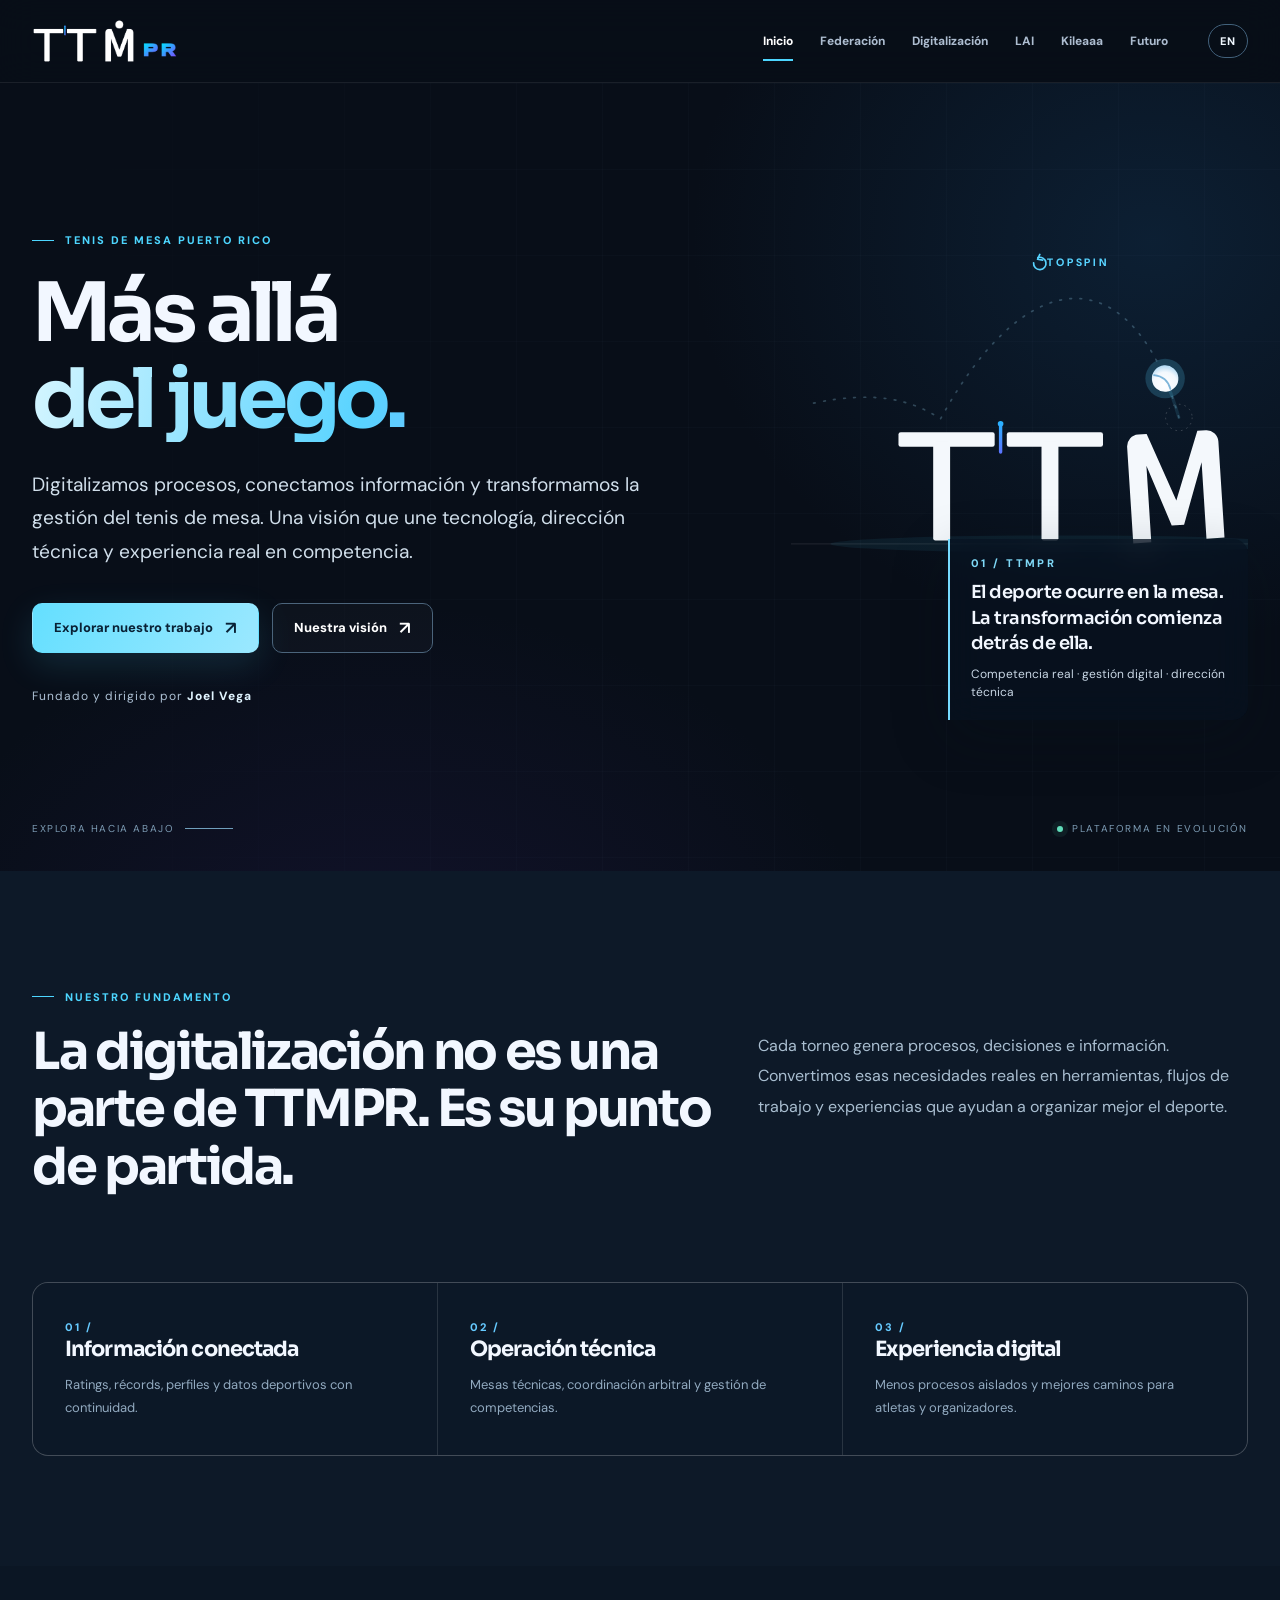
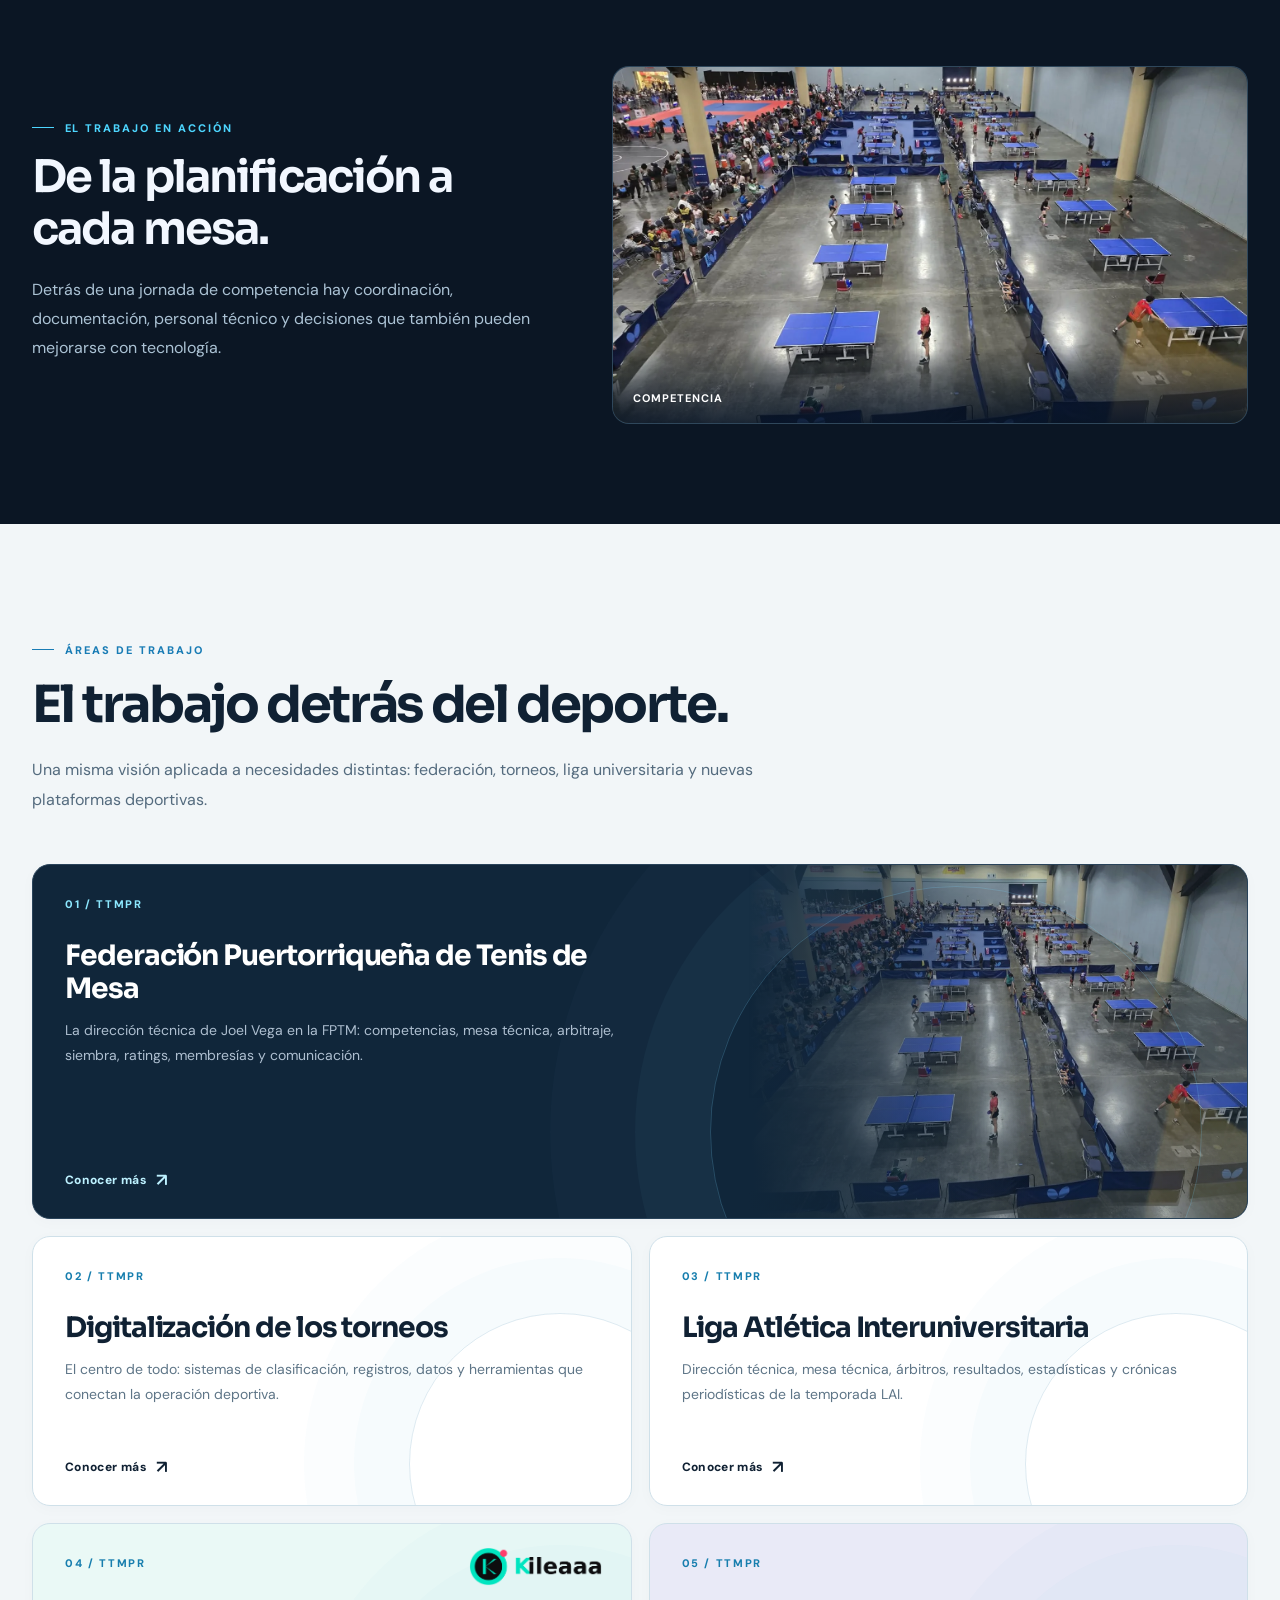
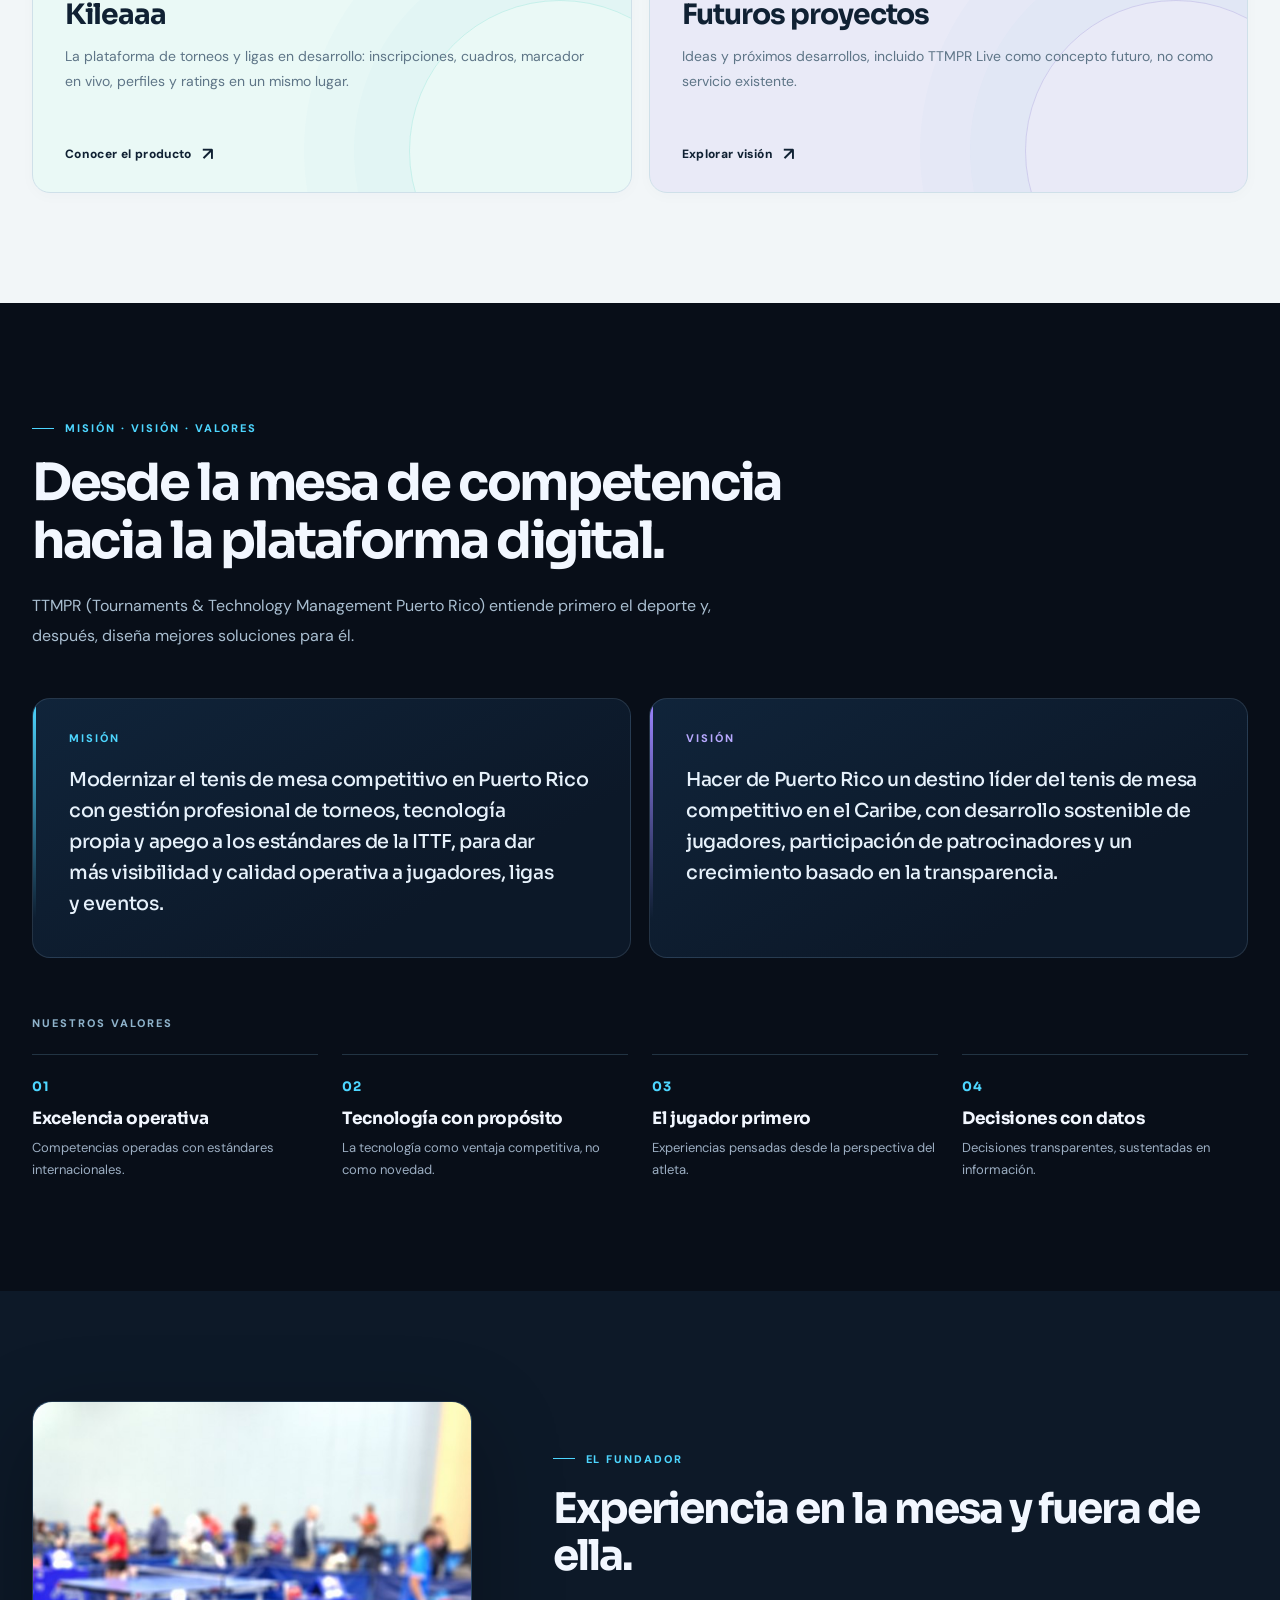
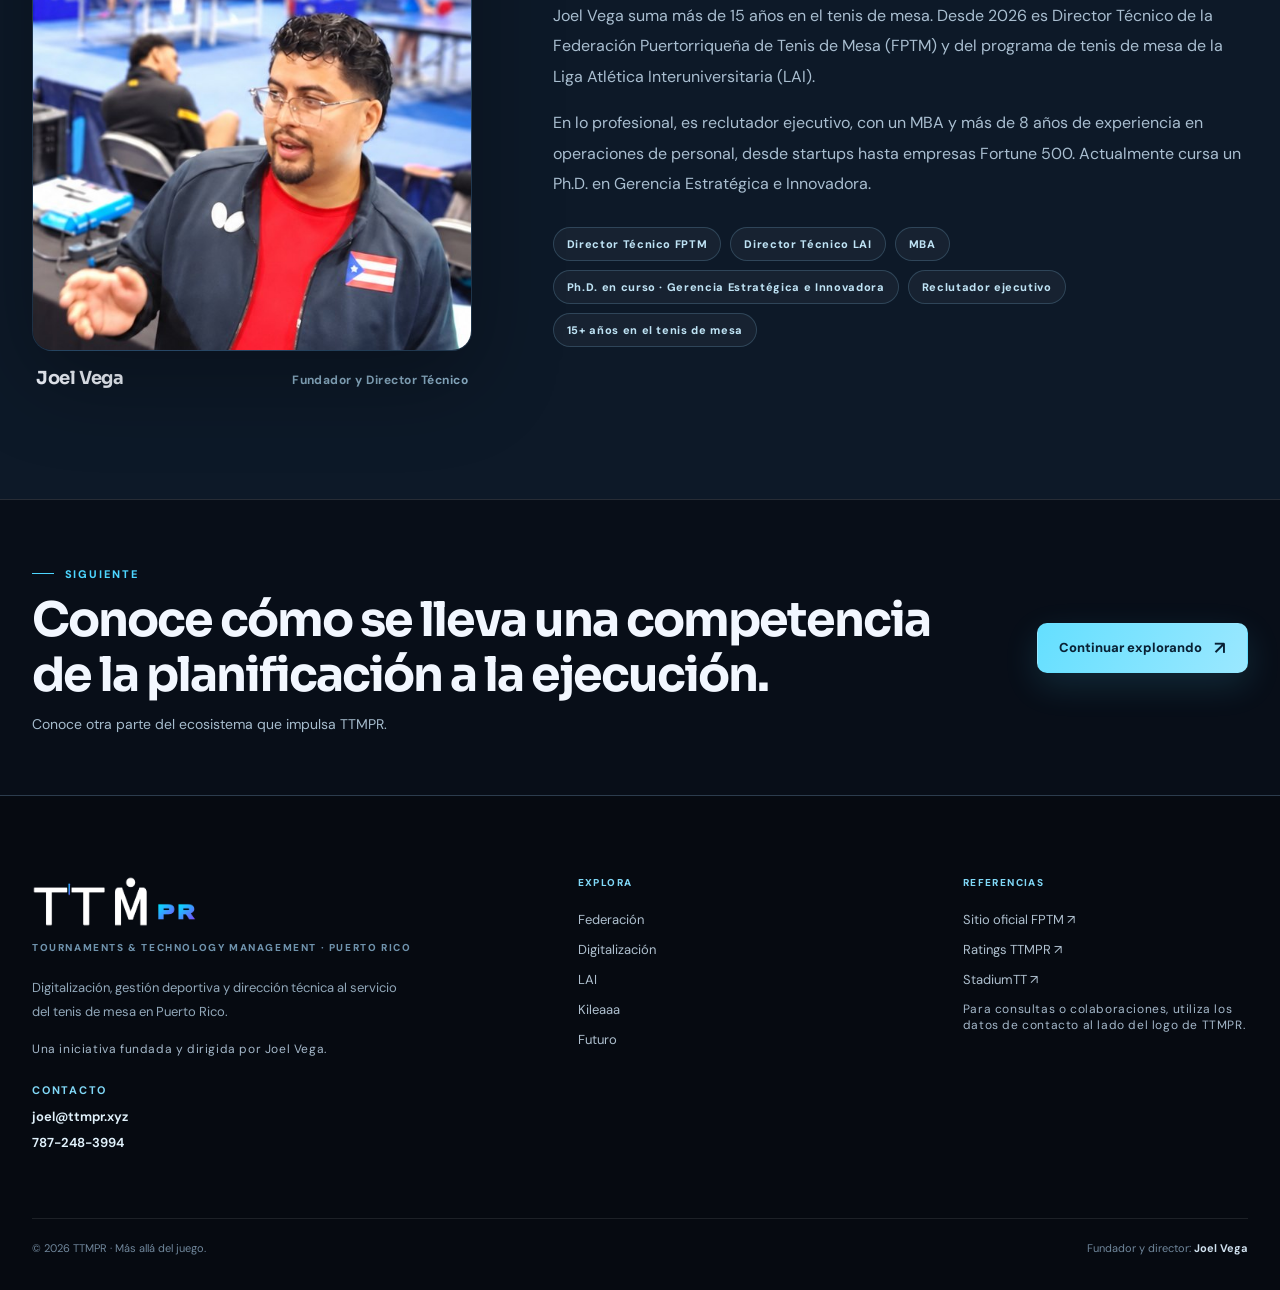
==== commit aedfbf1d: "Inicio: portada sin foto, animación de topspin con el logo La portada de Inicio deja la foto de fond" ====
--- a/index.html
+++ b/index.html
@@ -13,13 +13,49 @@
   <a class="brand-link" data-route-key="inicio" href="./" aria-label="TTMPR, inicio"><img src="assets/ttmpr-logo.png" alt="TTMPR — Tenis de Mesa Puerto Rico" width="146" height="46"></a>
   <nav class="nav-links" id="primaryNav" aria-label="Navegación principal"><a data-route-key="inicio" href="./"><span class="i18n " data-es="Inicio" data-en="Home">Inicio</span></a><a data-route-key="federacion" href="federacion/"><span class="i18n " data-es="Federación" data-en="Federation">Federación</span></a><a data-route-key="digitalizacion" href="digitalizacion/"><span class="i18n " data-es="Digitalización" data-en="Digital systems">Digitalización</span></a><a data-route-key="lai" href="lai/"><span class="i18n " data-es="LAI" data-en="LAI">LAI</span></a><a data-route-key="kileaaa" href="kileaaa/"><span class="i18n " data-es="Kileaaa" data-en="Kileaaa">Kileaaa</span></a><a data-route-key="futuro" href="futuro/"><span class="i18n " data-es="Futuro" data-en="Future">Futuro</span></a></nav>
   <div class="nav-actions"><button class="lang-switch" type="button" id="language" aria-label="Switch to English">EN</button><button class="menu-button" type="button" id="mobileMenu" aria-controls="primaryNav" aria-expanded="false" aria-label="Abrir navegación">☰</button></div>
- </div><div class="scroll-progress" id="scrollProgress"></div></header><main id="mainContent"><section class="hero hero-home photo-hero" id="inicio"><div aria-hidden="true" class="hero-photo-bg"><img alt="" fetchpriority="high" src="assets/fotografias/coliseo-competencia.webp"/></div><div class="container hero-grid photo-layout"><div class="reveal visible">
+ </div><div class="scroll-progress" id="scrollProgress"></div></header><main id="mainContent"><section class="hero hero-home photo-hero rally-hero" id="inicio"><div class="container hero-grid photo-layout"><div class="reveal visible">
 <div class="eyebrow"><span class="i18n" data-en="TABLE TENNIS PUERTO RICO" data-es="TENIS DE MESA PUERTO RICO">TENIS DE MESA PUERTO RICO</span></div>
 <h1 class="hero-title" data-page-heading=""><span class="i18n" data-en="Beyond" data-es="Más allá">Más allá</span><span class="i18n gradient-text" data-en="the game." data-es="del juego.">del juego.</span></h1>
 <p class="i18n hero-lead" data-en="We digitize processes, connect information, and transform how table tennis is managed. A vision bringing together technology, technical leadership, and hands-on competition experience." data-es="Digitalizamos procesos, conectamos información y transformamos la gestión del tenis de mesa. Una visión que une tecnología, dirección técnica y experiencia real en competencia.">Digitalizamos procesos, conectamos información y transformamos la gestión del tenis de mesa. Una visión que une tecnología, dirección técnica y experiencia real en competencia.</p>
 <div class="hero-actions"><a class="button primary" href="#proyectos"><span class="i18n" data-en="Explore our work" data-es="Explorar nuestro trabajo">Explorar nuestro trabajo</span> <span aria-hidden="true" class="arrow">↗</span></a><a class="button outline" href="#mision"><span class="i18n" data-en="Our vision" data-es="Nuestra visión">Nuestra visión</span> <span aria-hidden="true" class="arrow">↗</span></a></div>
 <p class="hero-note"><span class="i18n" data-en="Founded and led by" data-es="Fundado y dirigido por">Fundado y dirigido por</span> <strong>Joel Vega</strong></p></div>
-<aside class="hero-photo-caption reveal visible"><span class="photo-cap-index">01 / TTMPR</span><strong class="i18n" data-en="The sport happens at the table. Transformation begins behind it." data-es="El deporte ocurre en la mesa. La transformación comienza detrás de ella.">El deporte ocurre en la mesa. La transformación comienza detrás de ella.</strong><small class="i18n" data-en="Real competition · digital systems · technical direction" data-es="Competencia real · gestión digital · dirección técnica">Competencia real · gestión digital · dirección técnica</small></aside></div><div class="container hero-btm-line"><span class="scroll-indicator"><span class="i18n" data-en="Scroll to explore" data-es="Explora hacia abajo">Explora hacia abajo</span></span><span class="signal"><span class="signal-dot"></span><span class="i18n" data-en="An evolving platform" data-es="Plataforma en evolución">Plataforma en evolución</span></span></div></section>
+<div class="hero-rally-col"><svg aria-hidden="true" class="hero-rally" focusable="false" viewBox="-360 -620 1620 1180" xmlns="http://www.w3.org/2000/svg">
+<defs>
+<linearGradient gradientUnits="userSpaceOnUse" id="rallyNet" x1="0" x2="0" y1="78" y2="194"><stop offset="0" stop-color="#27b5ff"/><stop offset="1" stop-color="#5d73ff"/></linearGradient>
+<linearGradient gradientUnits="userSpaceOnUse" id="rallyTrail" x1="1015" x2="-280" y1="0" y2="0"><stop offset="0" stop-color="#58d3ff" stop-opacity=".12"/><stop offset=".62" stop-color="#58d3ff"/><stop offset="1" stop-color="#8f7dff"/></linearGradient>
+<radialGradient cx=".36" cy=".32" id="rallyBall" r=".75"><stop offset="0" stop-color="#ffffff"/><stop offset=".62" stop-color="#f3f8fd"/><stop offset="1" stop-color="#a9d6f2"/></radialGradient>
+</defs>
+<ellipse cx="600" cy="514" fill="#4dd6ff" opacity=".07" rx="820" ry="30"/>
+<line stroke="#ffffff" stroke-opacity=".08" stroke-width="4" x1="-360" x2="1260" y1="514" y2="514"/>
+<g fill="#f4f8fc">
+<rect height="52" rx="8" width="341" x="21" y="118"/><rect height="352" rx="8" width="60" x="144" y="150"/>
+<rect height="52" rx="8" width="341" x="405" y="118"/><rect height="352" rx="8" width="60" x="528" y="150"/>
+</g>
+<rect fill="url(#rallyNet)" height="106" rx="6" width="12" x="377" y="88"/><circle cx="383" cy="88" fill="url(#rallyNet)" r="10"/>
+<path d="M853,502 L853,160 A42 42 0 0 1 895,118 L925,118 L1015,360 L1105,118 L1135,118 A42 42 0 0 1 1177,160 L1177,502 L1113,502 L1113,230 L1037,447 L993,447 L917,230 L917,502 Z" fill="#f4f8fc">
+<animateTransform attributeName="transform" dur="3s" keyTimes="0;0.12;0.19;0.23;0.33;1" repeatCount="indefinite" type="rotate" values="0 1015 502;0 1015 502;3 1015 502;-4 1015 502;0 1015 502;0 1015 502"/>
+</path>
+<circle cx="1015" cy="66" fill="none" r="47" stroke="#ffffff" stroke-dasharray="6 14" stroke-opacity=".22" stroke-width="3"/>
+<path d="M1015,66 C854,-491 484,-504 170,71 C60,-2 -68,-28 -280,15" fill="none" stroke="#9fdcf5" stroke-dasharray="6 30" stroke-linecap="round" stroke-opacity=".26" stroke-width="6"/>
+<path d="M1015,66 C854,-491 484,-504 170,71 C60,-2 -68,-28 -280,15" fill="none" stroke="url(#rallyTrail)" stroke-dasharray="1734 1734" stroke-dashoffset="1734" stroke-linecap="round" stroke-width="11">
+<animate attributeName="stroke-dashoffset" calcMode="spline" dur="3s" keySplines="0 0 1 1;0.25 0.35 0.75 0.65;0.2 0.5 0.6 1;0 0 1 1" keyTimes="0;0.2;0.62;0.78;1" repeatCount="indefinite" values="1734;1734;467;0;0"/>
+<animate attributeName="opacity" dur="3s" keyTimes="0;0.8;0.97;1" repeatCount="indefinite" values="0.95;0.95;0;0"/>
+</path>
+<ellipse cx="170" cy="118" fill="none" rx="0" ry="0" stroke="#58d3ff" stroke-width="6">
+<animate attributeName="rx" dur="3s" keyTimes="0;0.62;0.76;1" repeatCount="indefinite" values="0;0;105;105"/>
+<animate attributeName="ry" dur="3s" keyTimes="0;0.62;0.76;1" repeatCount="indefinite" values="0;0;20;20"/>
+<animate attributeName="opacity" dur="3s" keyTimes="0;0.619;0.62;0.76;1" repeatCount="indefinite" values="0;0;0.9;0;0"/>
+</ellipse>
+<g fill="none" stroke="#58d3ff" stroke-linecap="round" stroke-linejoin="round" stroke-width="6"><path d="M500 -482 a22 22 0 1 0 15 -19"/><path d="M522 -512 l-8 17 l18 3"/></g>
+<text fill="#58d3ff" font-family="DM Sans, sans-serif" font-size="38" font-weight="800" letter-spacing="10" x="548" y="-470">TOPSPIN</text>
+<g>
+<animate attributeName="opacity" dur="3s" keyTimes="0;0.06;0.74;0.8;1" repeatCount="indefinite" values="0;1;1;0;0"/>
+<animateMotion calcMode="spline" dur="3s" keyPoints="0;0;0.731;1;1" keySplines="0 0 1 1;0.25 0.35 0.75 0.65;0.2 0.5 0.6 1;0 0 1 1" keyTimes="0;0.2;0.62;0.78;1" path="M1015,66 C854,-491 484,-504 170,71 C60,-2 -68,-28 -280,15" repeatCount="indefinite"/>
+<circle fill="#58d3ff" opacity=".2" r="70"/>
+<g><circle fill="url(#rallyBall)" r="47"/><path d="M-38 -16 Q0 10 38 -16" fill="none" stroke="#3a8fc4" stroke-linecap="round" stroke-opacity=".65" stroke-width="6"/>
+<animateTransform attributeName="transform" dur="0.3s" from="360" repeatCount="indefinite" to="0" type="rotate"/></g>
+</g>
+</svg><aside class="hero-photo-caption reveal visible"><span class="photo-cap-index">01 / TTMPR</span><strong class="i18n" data-en="The sport happens at the table. Transformation begins behind it." data-es="El deporte ocurre en la mesa. La transformación comienza detrás de ella.">El deporte ocurre en la mesa. La transformación comienza detrás de ella.</strong><small class="i18n" data-en="Real competition · digital systems · technical direction" data-es="Competencia real · gestión digital · dirección técnica">Competencia real · gestión digital · dirección técnica</small></aside></div></div><div class="container hero-btm-line"><span class="scroll-indicator"><span class="i18n" data-en="Scroll to explore" data-es="Explora hacia abajo">Explora hacia abajo</span></span><span class="signal"><span class="signal-dot"></span><span class="i18n" data-en="An evolving platform" data-es="Plataforma en evolución">Plataforma en evolución</span></span></div></section>
 <section class="section alt" id="vision"><div class="container"><div class="section-meta">
 <div class="reveal from-left"><div class="eyebrow"><span class="i18n" data-en="OUR FOUNDATION" data-es="NUESTRO FUNDAMENTO">NUESTRO FUNDAMENTO</span></div><h2 class="i18n section-heading" data-en="Digitization is not one part of TTMPR. It is where everything begins." data-es="La digitalización no es una parte de TTMPR. Es su punto de partida.">La digitalización no es una parte de TTMPR. Es su punto de partida.</h2></div>
 <p class="i18n intro reveal from-right" data-en="Every tournament produces processes, decisions, and information. We turn those real needs into tools, workflows, and experiences that help organize the sport." data-es="Cada torneo genera procesos, decisiones e información. Convertimos esas necesidades reales en herramientas, flujos de trabajo y experiencias que ayudan a organizar mejor el deporte.">Cada torneo genera procesos, decisiones e información. Convertimos esas necesidades reales en herramientas, flujos de trabajo y experiencias que ayudan a organizar mejor el deporte.</p>
--- a/assets/site.css
+++ b/assets/site.css
@@ -458,3 +458,12 @@
  body[data-page="lai"] .page-hero-grid>div:last-child{display:none}
  .lai-tablist{-webkit-mask-image:linear-gradient(90deg,#000 85%,transparent);mask-image:linear-gradient(90deg,#000 85%,transparent);padding-right:28px}
 }
+
+
+/* ===== TTMPR 2.9.4 — Portada de Inicio sin foto: animación de topspin ===== */
+.photo-hero.rally-hero{background:radial-gradient(ellipse 45% 64% at 90% 20%,rgba(22,70,112,.31),transparent 80%),radial-gradient(ellipse 44% 60% at 30% 120%,rgba(60,37,124,.21),transparent 90%),#080e18}
+.photo-hero.rally-hero:before{opacity:.35}
+.hero-rally-col{display:flex;flex-direction:column;align-items:flex-end;align-self:center;min-width:0}
+.hero-rally{display:block;width:100%;max-width:620px;height:auto}
+.hero-rally-col .hero-photo-caption{margin-top:-18px;align-self:flex-end}
+@media(max-width:860px){.hero-rally-col{align-items:stretch;margin-top:8px}.hero-rally{max-width:520px;margin:0 auto}.hero-rally-col .hero-photo-caption{margin-top:4px;align-self:flex-start}}
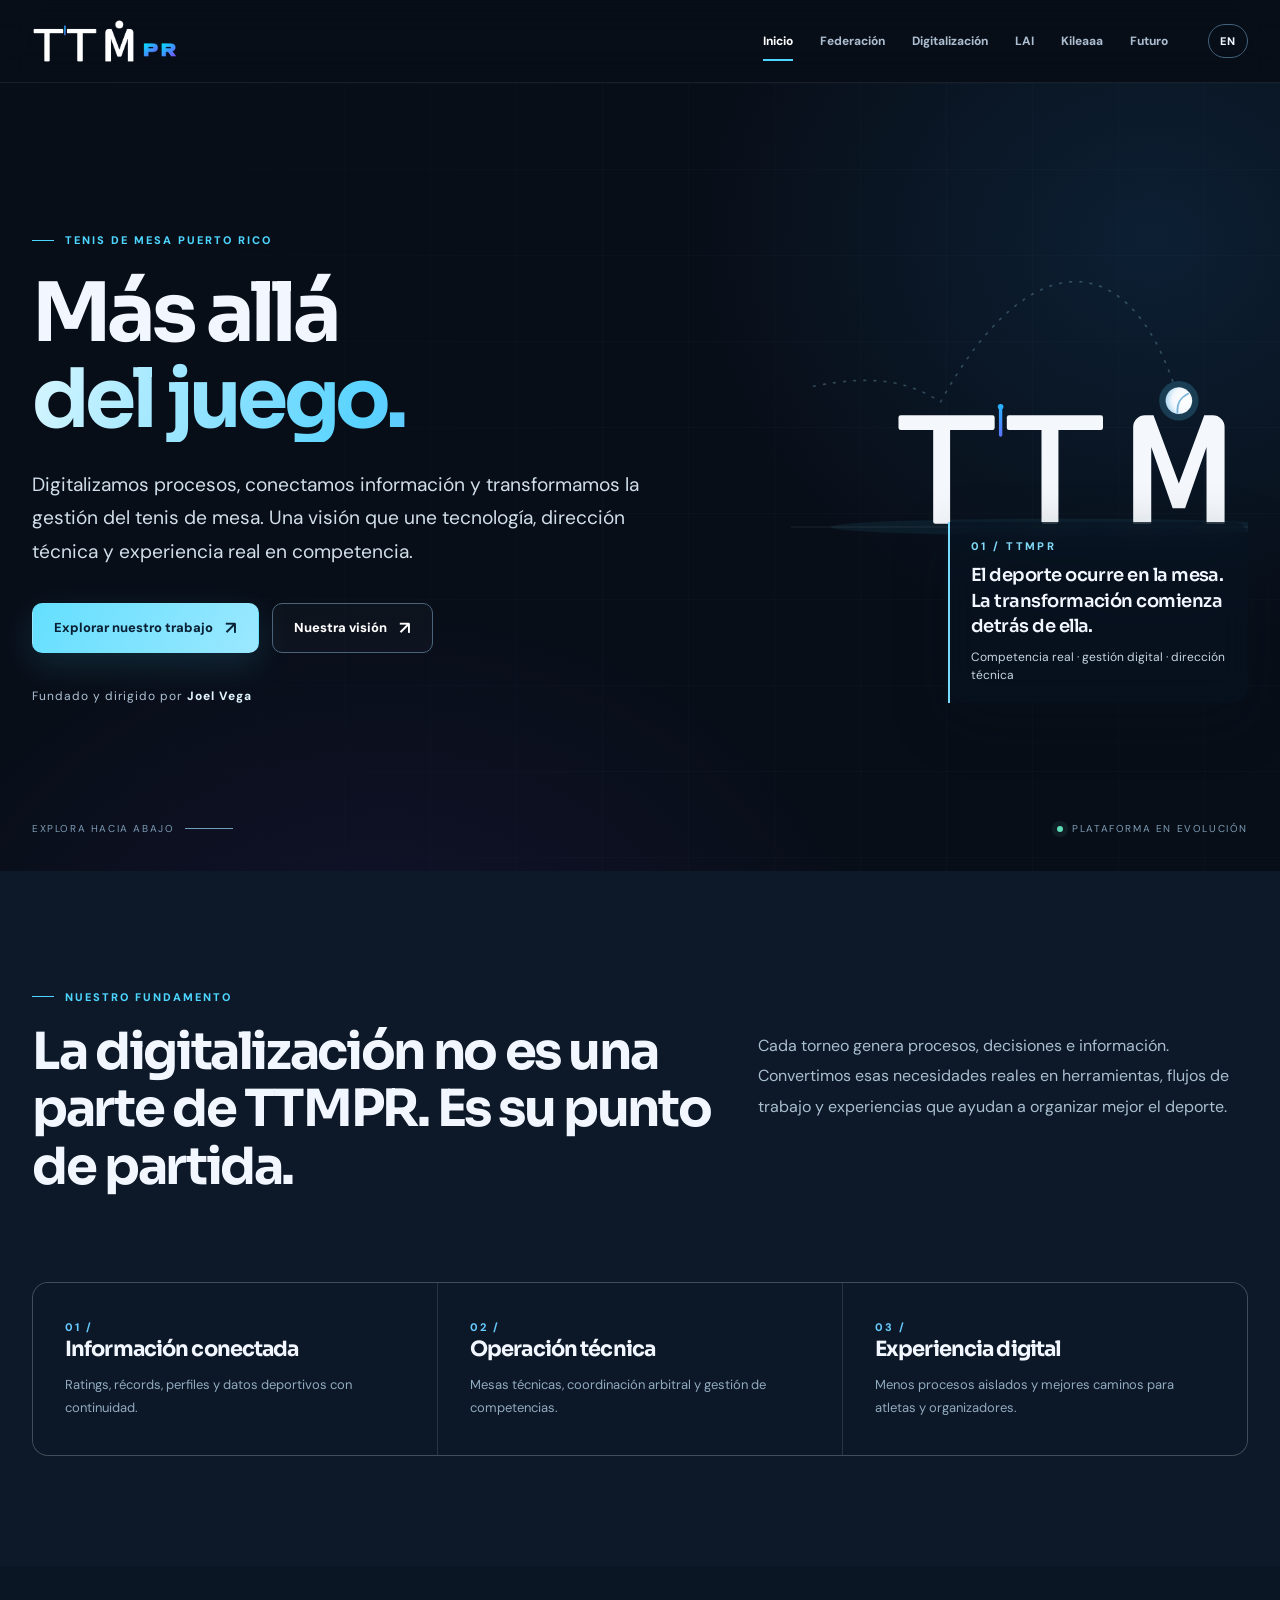
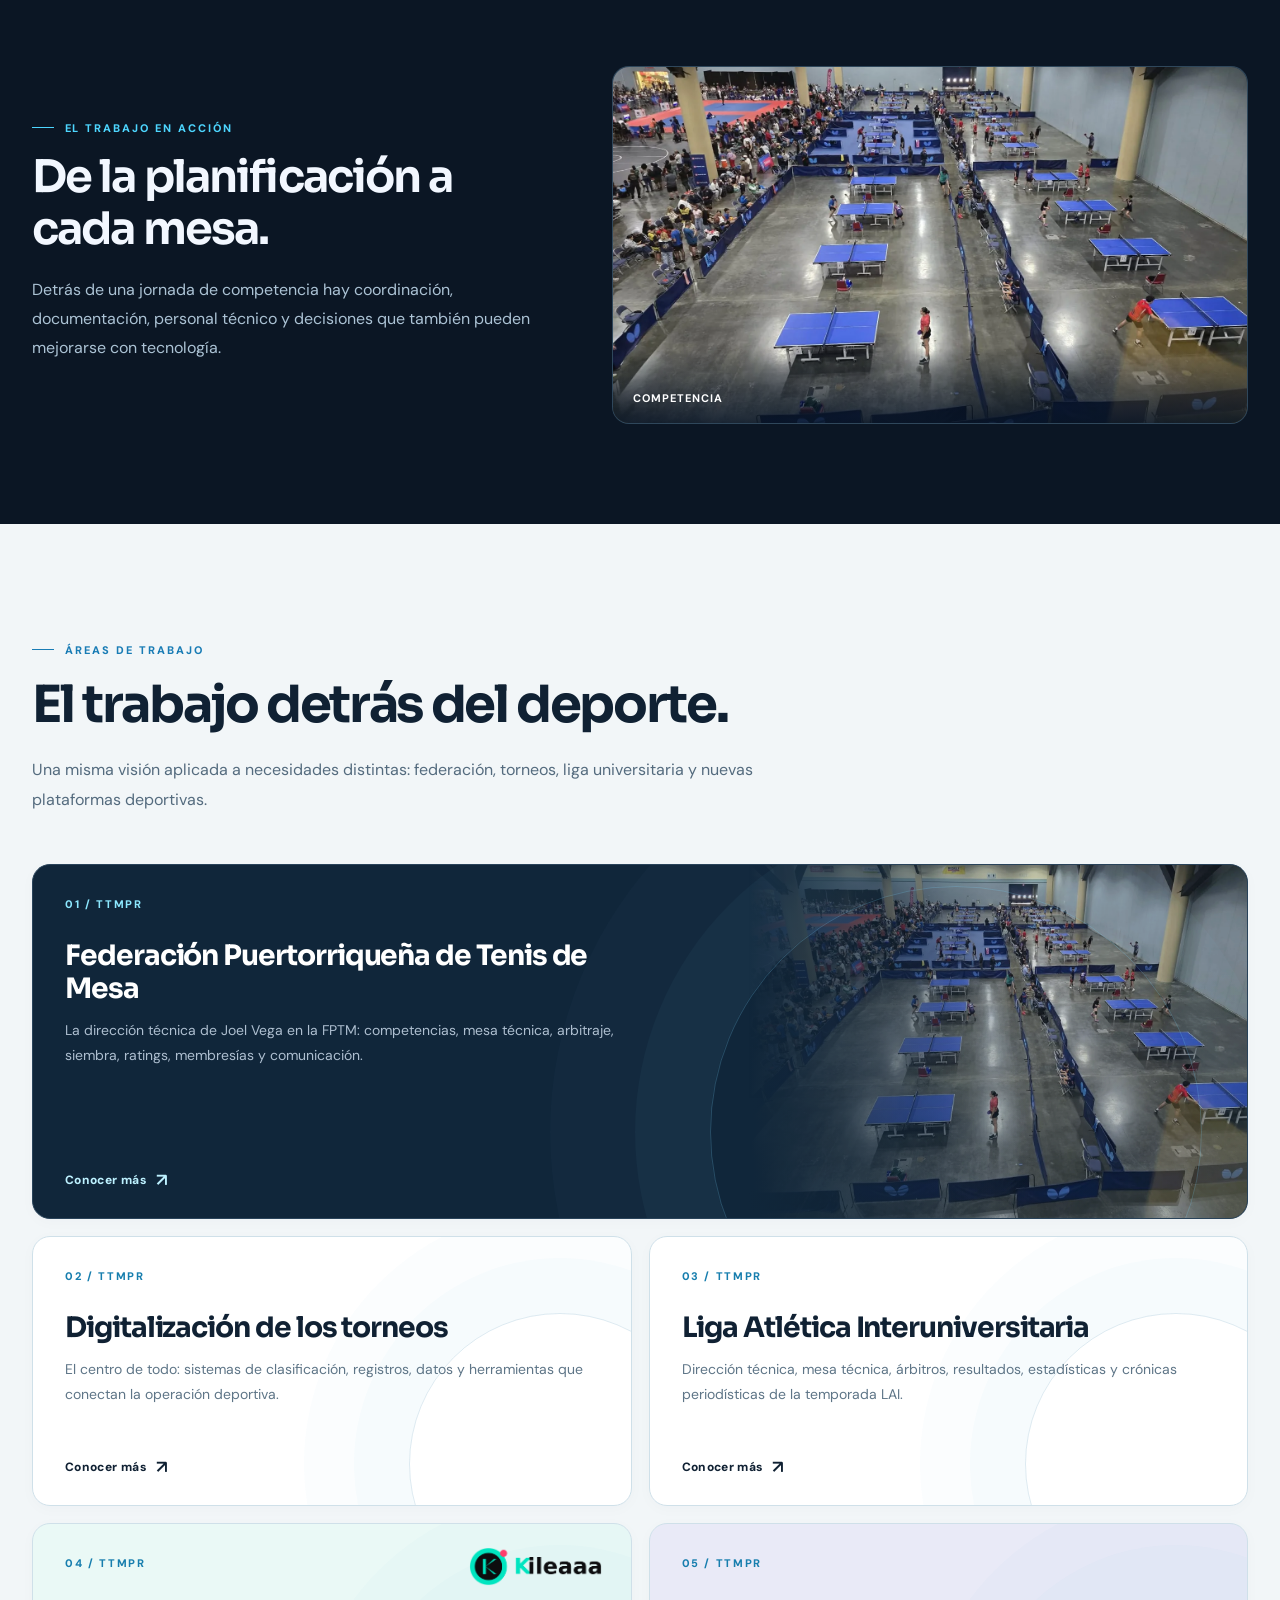
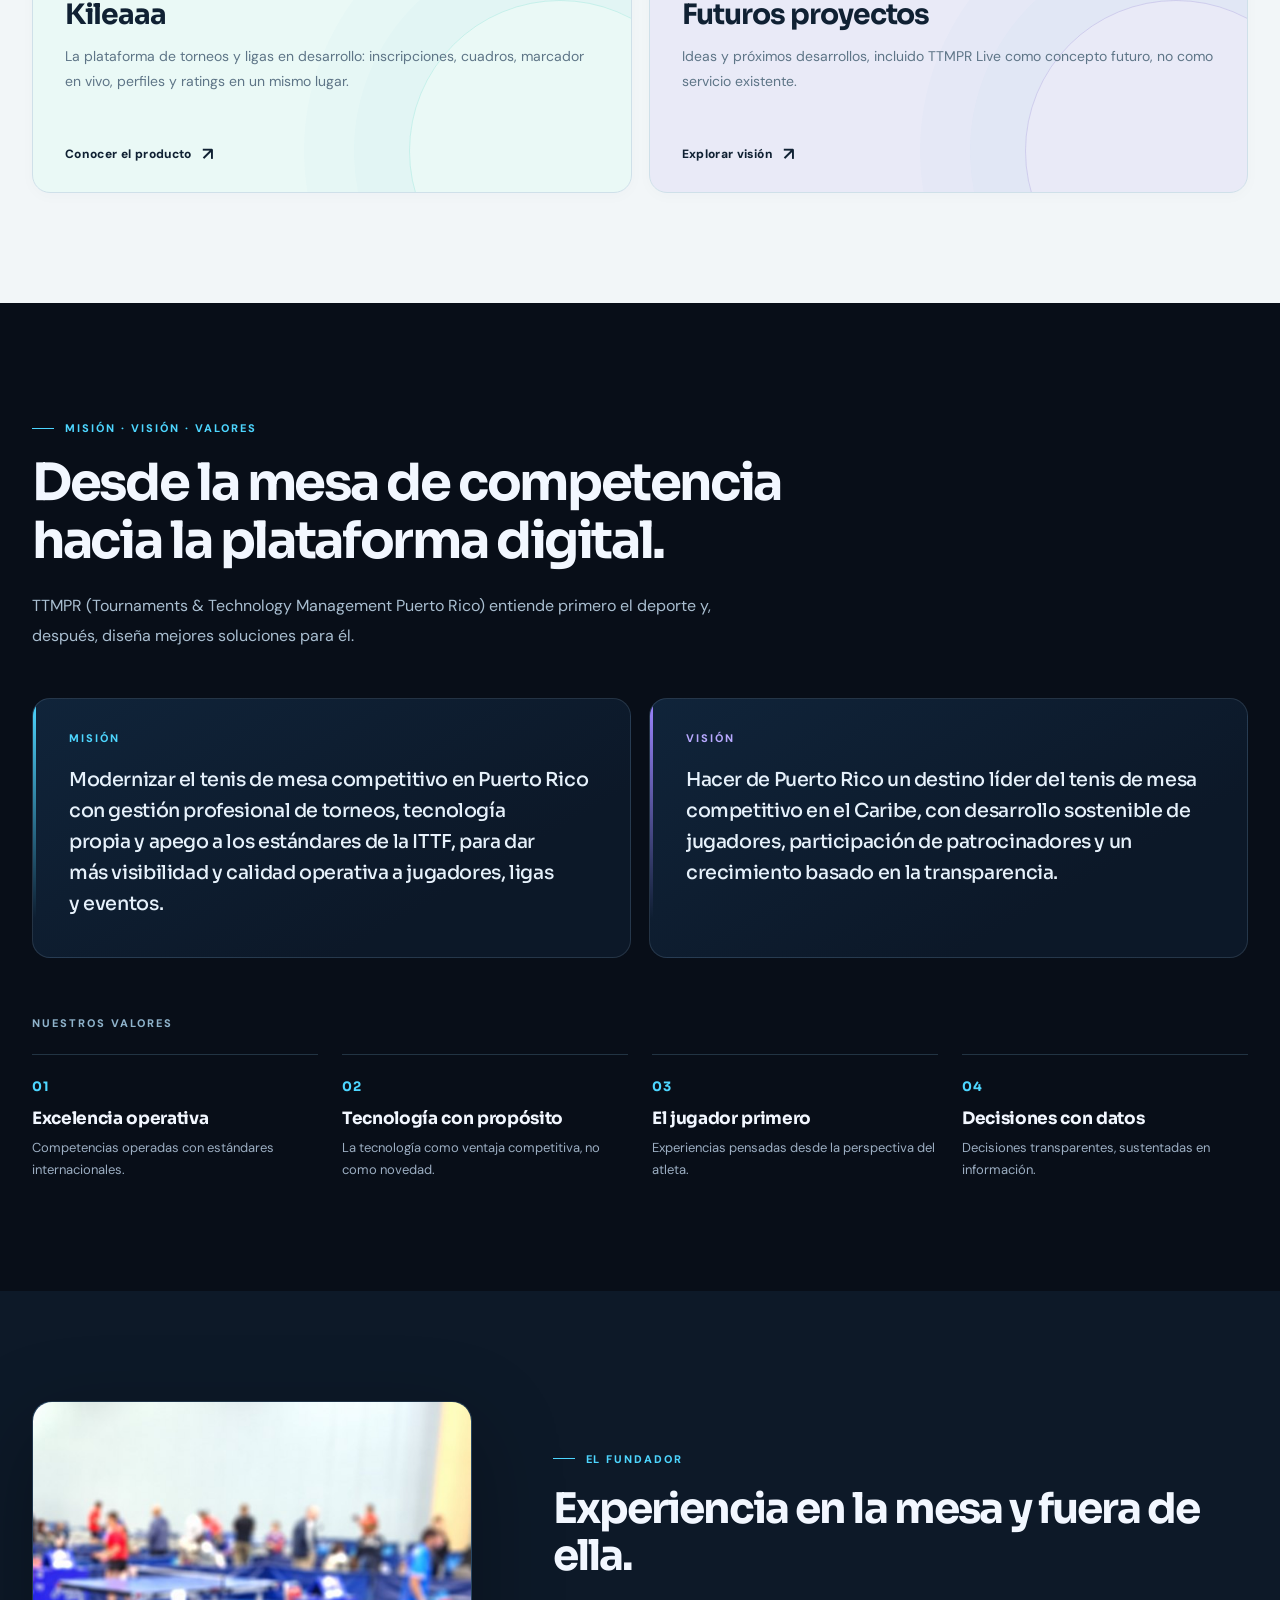
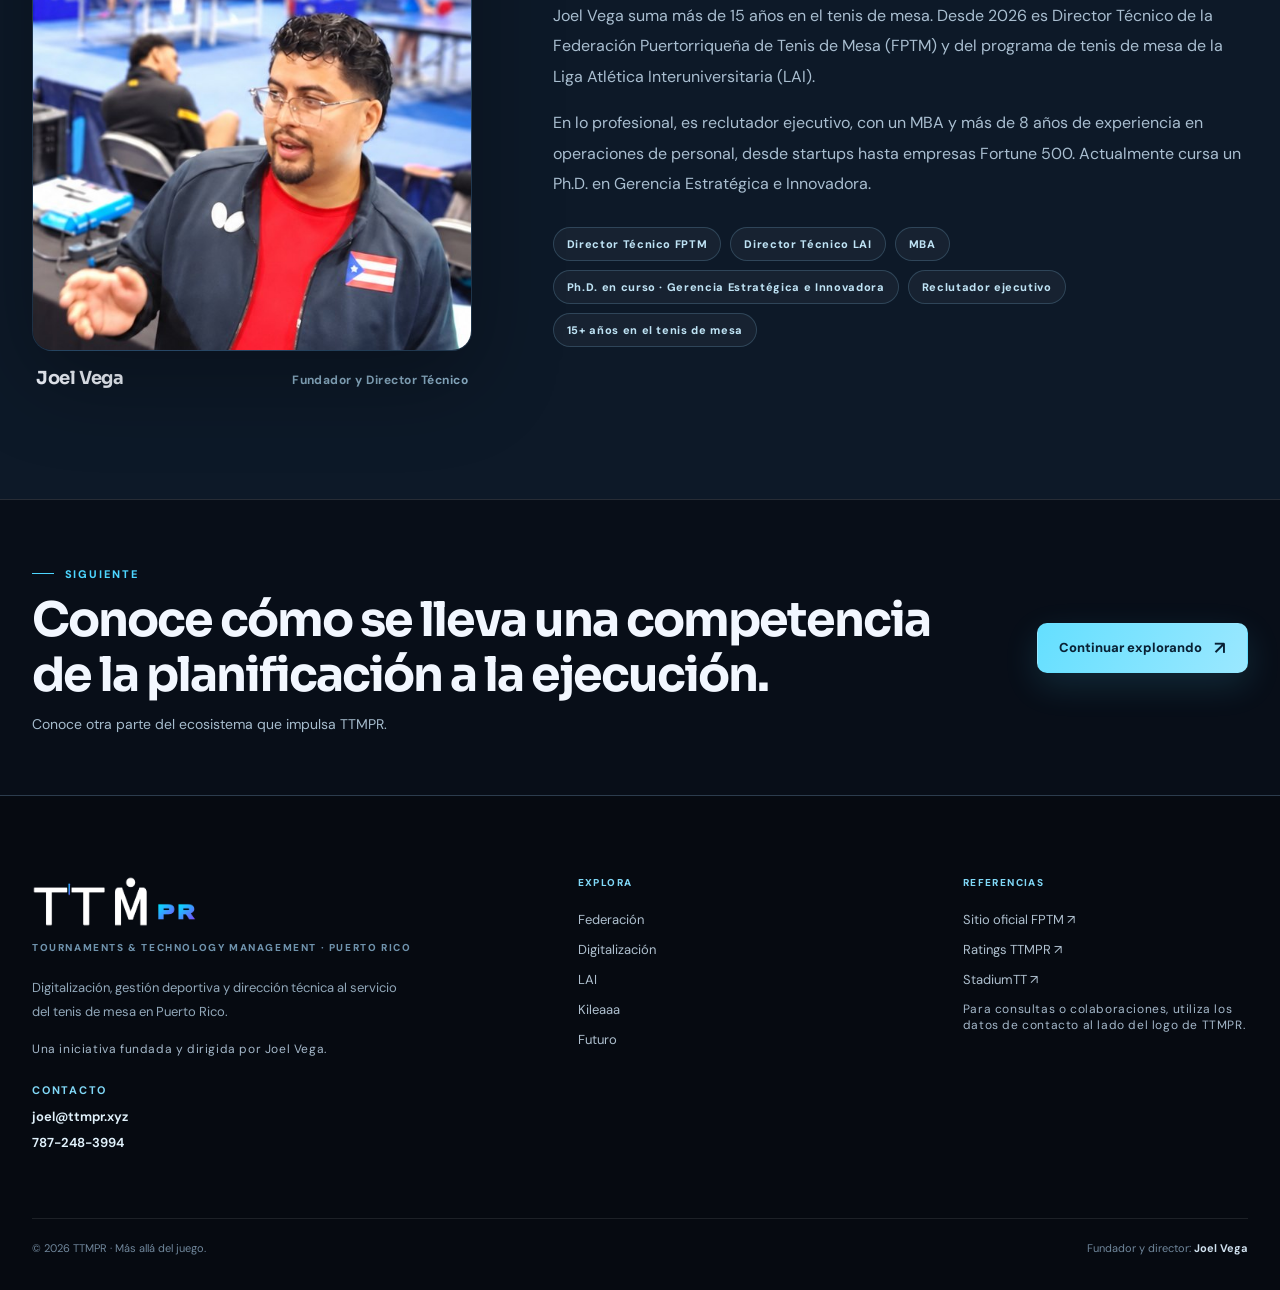
==== commit 99af79e0: "Inicio: quita el letrero TOPSPIN de la animación Co-Authored-By: Claude Opus 5.5 <noreply@anthropic." ====
--- a/index.html
+++ b/index.html
@@ -19,7 +19,7 @@
 <p class="i18n hero-lead" data-en="We digitize processes, connect information, and transform how table tennis is managed. A vision bringing together technology, technical leadership, and hands-on competition experience." data-es="Digitalizamos procesos, conectamos información y transformamos la gestión del tenis de mesa. Una visión que une tecnología, dirección técnica y experiencia real en competencia.">Digitalizamos procesos, conectamos información y transformamos la gestión del tenis de mesa. Una visión que une tecnología, dirección técnica y experiencia real en competencia.</p>
 <div class="hero-actions"><a class="button primary" href="#proyectos"><span class="i18n" data-en="Explore our work" data-es="Explorar nuestro trabajo">Explorar nuestro trabajo</span> <span aria-hidden="true" class="arrow">↗</span></a><a class="button outline" href="#mision"><span class="i18n" data-en="Our vision" data-es="Nuestra visión">Nuestra visión</span> <span aria-hidden="true" class="arrow">↗</span></a></div>
 <p class="hero-note"><span class="i18n" data-en="Founded and led by" data-es="Fundado y dirigido por">Fundado y dirigido por</span> <strong>Joel Vega</strong></p></div>
-<div class="hero-rally-col"><svg aria-hidden="true" class="hero-rally" focusable="false" viewBox="-360 -620 1620 1180" xmlns="http://www.w3.org/2000/svg">
+<div class="hero-rally-col"><svg aria-hidden="true" class="hero-rally" focusable="false" viewBox="-360 -500 1620 1060" xmlns="http://www.w3.org/2000/svg">
 <defs>
 <linearGradient gradientUnits="userSpaceOnUse" id="rallyNet" x1="0" x2="0" y1="78" y2="194"><stop offset="0" stop-color="#27b5ff"/><stop offset="1" stop-color="#5d73ff"/></linearGradient>
 <linearGradient gradientUnits="userSpaceOnUse" id="rallyTrail" x1="1015" x2="-280" y1="0" y2="0"><stop offset="0" stop-color="#58d3ff" stop-opacity=".12"/><stop offset=".62" stop-color="#58d3ff"/><stop offset="1" stop-color="#8f7dff"/></linearGradient>
@@ -46,8 +46,6 @@
 <animate attributeName="ry" dur="3s" keyTimes="0;0.62;0.76;1" repeatCount="indefinite" values="0;0;20;20"/>
 <animate attributeName="opacity" dur="3s" keyTimes="0;0.619;0.62;0.76;1" repeatCount="indefinite" values="0;0;0.9;0;0"/>
 </ellipse>
-<g fill="none" stroke="#58d3ff" stroke-linecap="round" stroke-linejoin="round" stroke-width="6"><path d="M500 -482 a22 22 0 1 0 15 -19"/><path d="M522 -512 l-8 17 l18 3"/></g>
-<text fill="#58d3ff" font-family="DM Sans, sans-serif" font-size="38" font-weight="800" letter-spacing="10" x="548" y="-470">TOPSPIN</text>
 <g>
 <animate attributeName="opacity" dur="3s" keyTimes="0;0.06;0.74;0.8;1" repeatCount="indefinite" values="0;1;1;0;0"/>
 <animateMotion calcMode="spline" dur="3s" keyPoints="0;0;0.731;1;1" keySplines="0 0 1 1;0.25 0.35 0.75 0.65;0.2 0.5 0.6 1;0 0 1 1" keyTimes="0;0.2;0.62;0.78;1" path="M1015,66 C854,-491 484,-504 170,71 C60,-2 -68,-28 -280,15" repeatCount="indefinite"/>
